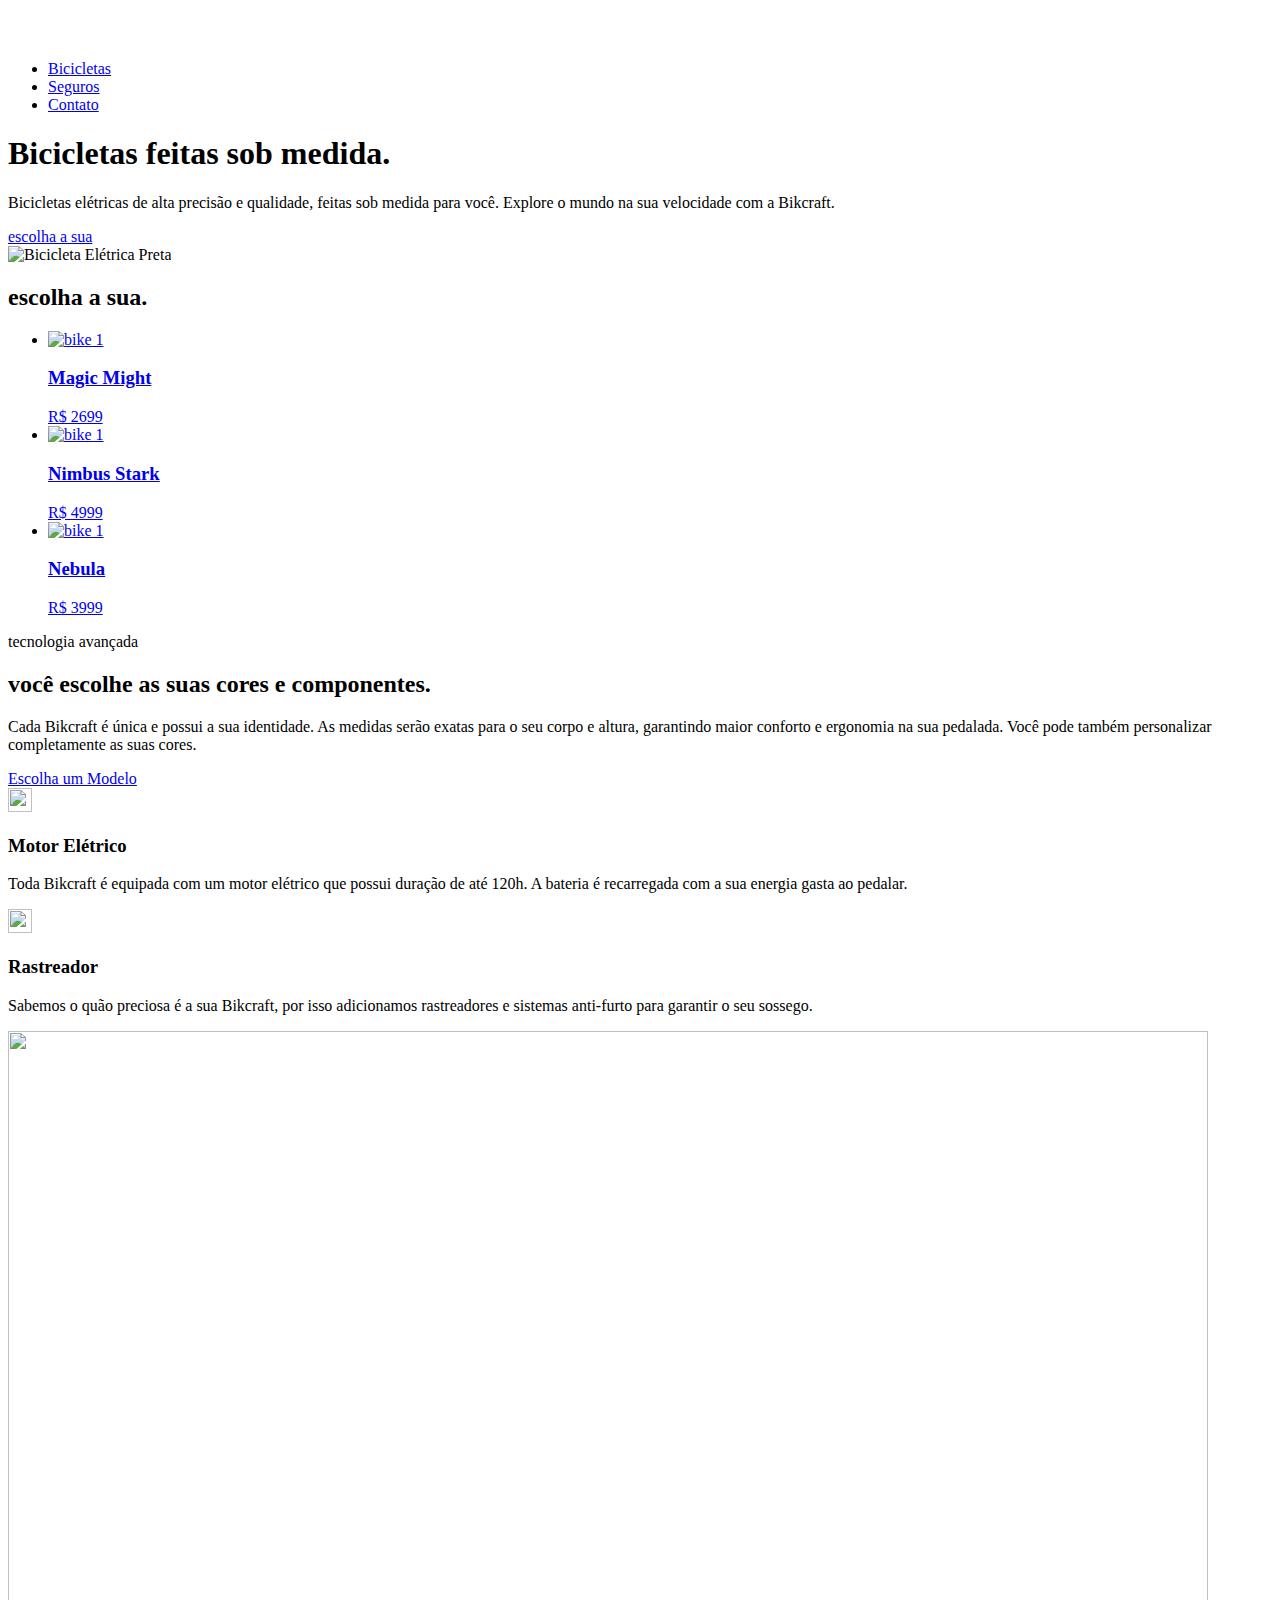
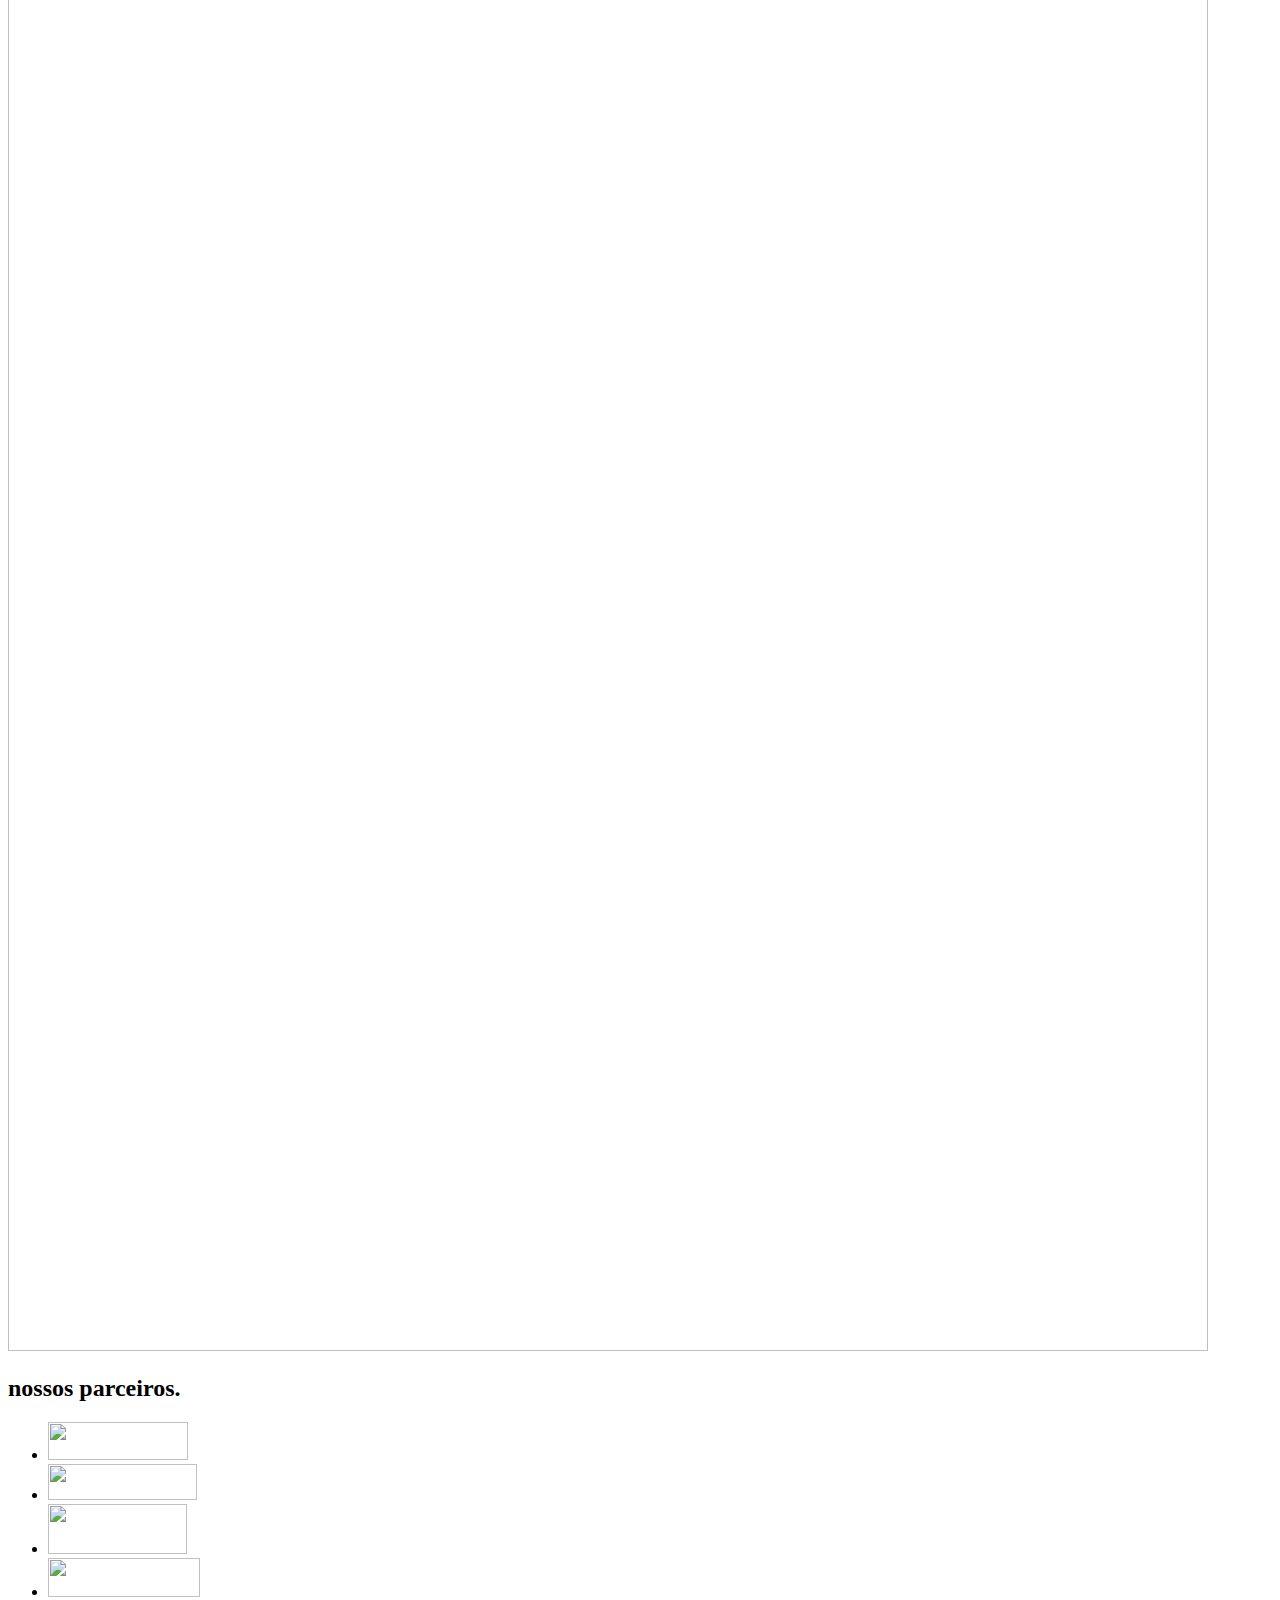
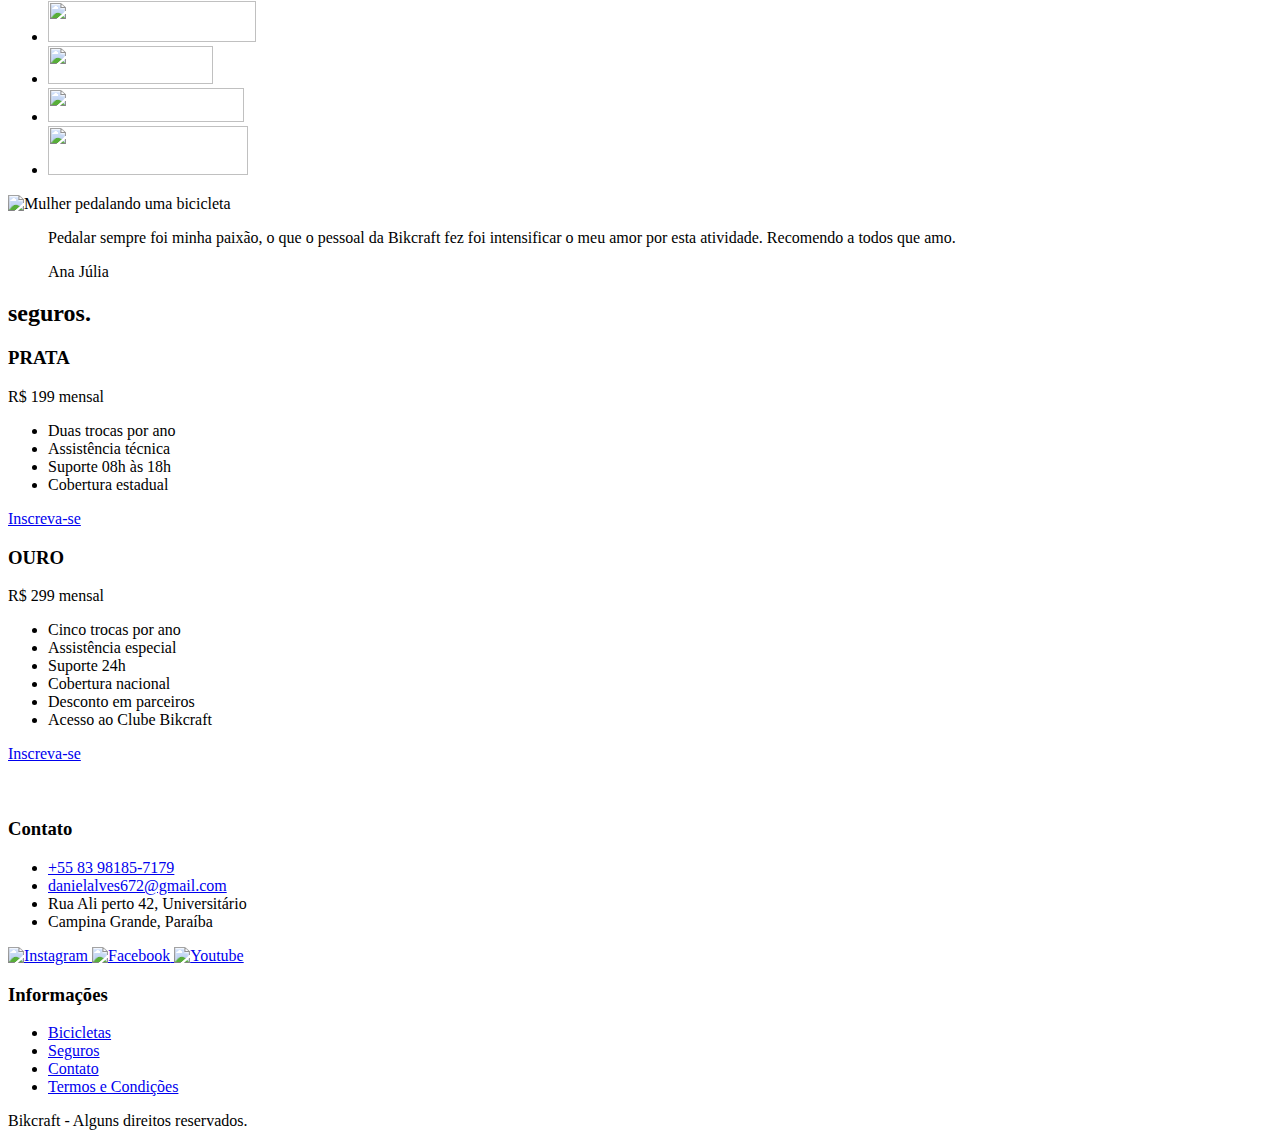
==== index.html @ 912e61d7 "atualizado com restante do css e js" ====
<!DOCTYPE html>
<html lang="pt-br">

<head>
  <meta charset="UTF-8">
  <meta name="viewport" content="width=device-width, initial-scale=1.0">

  <link rel="icon" href="./favicon.svg" type="image/svg+xml">

  <link rel="preload" href="./css/style.min.css" as="style">
  <link rel="stylesheet" href="./css/style.min.css">

  <link rel="preconnect" href="https://fonts.googleapis.com">
  <link rel="preconnect" href="https://fonts.gstatic.com" crossorigin>
  <link href="https://fonts.googleapis.com/css2?family=Merriweather:ital,wght@1,700&family=Poppins:wght@400;600&family=Roboto:wght@400;500&display=swap" rel="stylesheet">

  <title>Projeto Final</title>
  <meta name="description" content="Bicicletas elétricas de alta precisão e qualidade, feitas sob medida para você. Explore o mundo na sua velocidade com a Bikcraft.">


  <script>
    document.documentElement.classList.add("js");
  </script>
</head>

<body>
  <header class="header-bg">
    <div class="header container">
      <div class="logo">
        <a href="../index.html">
          <svg width="136" height="32" fill="none" xmlns="http://www.w3.org/2000/svg">
            <path d="M5.04 13.196c.648-.96 1.536-1.74 2.664-2.34 1.152-.6 2.46-.9 3.924-.9 1.704 0 3.24.42 4.608 1.26 1.392.84 2.484 2.04 3.276 3.6.816 1.536 1.224 3.324 1.224 5.364s-.408 3.852-1.224 5.436c-.792 1.56-1.884 2.772-3.276 3.636-1.368.864-2.904 1.296-4.608 1.296-1.488 0-2.796-.288-3.924-.864-1.104-.6-1.992-1.368-2.664-2.304v2.844H0V3.584h5.04v9.612Zm10.548 6.984c0-1.2-.252-2.232-.756-3.096-.48-.888-1.128-1.56-1.944-2.016a5.104 5.104 0 0 0-2.592-.684c-.912 0-1.776.24-2.592.72-.792.456-1.44 1.128-1.944 2.016-.48.888-.72 1.932-.72 3.132 0 1.2.24 2.244.72 3.132.504.888 1.152 1.572 1.944 2.052.816.456 1.68.684 2.592.684.936 0 1.8-.24 2.592-.72.816-.48 1.464-1.164 1.944-2.052.504-.888.756-1.944.756-3.168ZM26.954 7.904c-.888 0-1.632-.276-2.232-.828-.576-.576-.864-1.284-.864-2.124 0-.84.288-1.536.864-2.088.6-.576 1.344-.864 2.232-.864.888 0 1.62.288 2.196.864.6.552.9 1.248.9 2.088 0 .84-.3 1.548-.9 2.124-.576.552-1.308.828-2.196.828Zm2.484 2.376v19.944h-5.04V10.28h5.04Zm16.788 19.944-6.768-8.496v8.496h-5.04V3.584h5.04V18.74l6.696-8.46h6.552l-8.784 10.008 8.856 9.936h-6.552Zm6.919-9.972c0-2.064.42-3.864 1.26-5.4.84-1.56 2.004-2.76 3.492-3.6 1.488-.864 3.192-1.296 5.112-1.296 2.472 0 4.512.624 6.12 1.872 1.632 1.224 2.724 2.952 3.276 5.184H66.97c-.288-.864-.78-1.536-1.476-2.016-.672-.504-1.512-.756-2.52-.756-1.44 0-2.58.528-3.42 1.584-.84 1.032-1.26 2.508-1.26 4.428 0 1.896.42 3.372 1.26 4.428.84 1.032 1.98 1.548 3.42 1.548 2.04 0 3.372-.912 3.996-2.736h5.436c-.552 2.16-1.644 3.876-3.276 5.148-1.632 1.272-3.672 1.908-6.12 1.908-1.92 0-3.624-.42-5.112-1.26a9.161 9.161 0 0 1-3.492-3.6c-.84-1.56-1.26-3.372-1.26-5.436h-.001Zm26.993-6.876a7.133 7.133 0 0 1 2.52-2.484c1.056-.6 2.256-.9 3.6-.9v5.292h-1.332c-1.584 0-2.784.372-3.6 1.116-.792.744-1.188 2.04-1.188 3.888v9.936h-5.04V10.28h5.04v3.096Zm21.574 14.004c-.552.912-1.452 1.68-2.7 2.304-1.248.6-2.592.9-4.032.9-1.248 0-2.376-.252-3.384-.756s-1.8-1.2-2.376-2.088c-.576-.888-.864-1.908-.864-3.06 0-1.848.684-3.36 2.052-4.536 1.392-1.176 3.468-1.764 6.228-1.764h5.076c-.048-1.272-.42-2.28-1.116-3.024-.672-.768-1.608-1.152-2.808-1.152-1.056 0-1.932.288-2.628.864-.696.552-1.14 1.332-1.332 2.34h-5.04c.24-1.44.756-2.724 1.548-3.852a8.143 8.143 0 0 1 3.168-2.664c1.32-.648 2.796-.972 4.428-.972 1.68 0 3.192.348 4.536 1.044a7.7 7.7 0 0 1 3.204 2.988c.768 1.296 1.152 2.82 1.152 4.572v11.7h-5.112V27.38Zm-5.256-.864c.84 0 1.656-.18 2.448-.54.816-.36 1.488-.9 2.016-1.62.528-.72.792-1.572.792-2.556v-.144h-4.788c-1.152 0-2.016.228-2.592.684-.552.456-.828 1.056-.828 1.8 0 .72.252 1.296.756 1.728.528.432 1.26.648 2.196.648Zm20.997-12.096v15.804h-5.112V14.42h-2.268v-4.14h2.268V9.272c0-2.448.696-4.248 2.088-5.4 1.392-1.152 3.492-1.692 6.3-1.62V6.5c-1.224-.024-2.076.18-2.556.612s-.72 1.212-.72 2.34v.828h6.55V5.348h5.076v4.932h4.464v4.14h-4.464v9.648c0 .672.156 1.164.468 1.476.336.288.888.432 1.656.432h2.34v4.248h-3.168c-4.248 0-6.372-2.064-6.372-6.192V14.42h-6.55Z" fill="#ffffff" />
          </svg></a>
      </div>
      <nav aria-label="primaria">
        <ul class="header-menu font-1-m">
          <li><a href="../bicicletas.html">Bicicletas</a></li>
          <li><a href="../seguros.html">Seguros</a></li>
          <li><a href="../contato.html">Contato</a></li>
        </ul>
      </nav>
    </div>
  </header>

  <main class="introducao-bg">
    <div class="introducao container">
      <div class="introducao-conteudo">
        <h1 class="font-1-xxl fadeInDown" data-anime="100">Bicicletas feitas sob medida<span class="cor-p1">.</span></h1>
        <p class="font-2-l fadeInDown" data-anime="300">Bicicletas elétricas de alta precisão e qualidade, feitas sob medida para você. Explore o mundo na sua velocidade com a Bikcraft.</p>
        <a class="button-1 fadeInDown" data-anime="500" href="bicicletas.html">escolha a sua</a>
      </div>
      <picture class="introducao-img fadeInDown" data-anime="700">
        <source media="(max-width: 800px)" srcset="./img/bicicletas/nimbus.jpg">
        <img src="./img/fotos/introducao.jpg" alt="Bicicleta Elétrica Preta" width="1280" height="1600">
      </picture>
    </div>
  </main>
  <article class="bicicletas-lista">
    <h2 class="container font-1-xxl">escolha a sua<span class="cor-p1">.</span></h2>
    <ul>
      <li><a href="./bicicletas/magic.html">
          <picture><img src="/img/bicicletas/magic-home.jpg" alt="bike 1"></picture>
          <h3 class="font-1-xl">Magic Might</h3>
          <span class="font-2-m cor-09">R$ 2699</span>
        </a></li>
      <li><a href="./bicicletas/nimbus.html">
          <picture><img src="/img/bicicletas/nimbus-home.jpg" alt="bike 1"></picture>
          <h3 class="font-1-xl">Nimbus Stark</h3>
          <span class="font-2-m cor-09">R$ 4999</span>
        </a></li>
      <li><a href="./bicicletas/nebula.html">
          <picture><img src="/img/bicicletas/nebula-home.jpg" alt="bike 1"></picture>
          <h3 class="font-1-xl">Nebula</h3>
          <span class="font-2-m cor-09">R$ 3999</span>
        </a></li>
    </ul>
  </article>
  <article class="tecno-bg">
    <div class="tecno container">
      <div class="tecno-conteudo">
        <span class="font-2-l-b cor-05">tecnologia avançada</span>
        <h2 class="font-1-xxl cor-01">você escolhe as suas cores e componentes<span class="cor-p1">.</span></h2>
        <p class="font-2-l cor-05">Cada Bikcraft é única e possui a sua identidade. As medidas serão exatas para o seu corpo e altura, garantindo maior conforto e ergonomia na sua pedalada. Você pode também personalizar completamente as suas cores.</p>
        <a class="link" href="./bicicletas.html">Escolha um Modelo</a>
        <div class="tecno-vantagens">
          <div>
            <img src="/img/icones/eletrica.svg" width="24" height="24" alt="">
            <h3 class="font-1-m cor-01">Motor Elétrico</h3>
            <p class="font-2-s cor-05">Toda Bikcraft é equipada com um motor elétrico que possui duração de até 120h. A bateria é recarregada com a sua energia gasta ao pedalar.</p>
          </div>
          <div>
            <img src="/img/icones/rastreador.svg" width="24" height="24" alt="">
            <h3 class="font-1-m cor-01">Rastreador</h3>
            <p class="font-2-s cor-05">Sabemos o quão preciosa é a sua Bikcraft, por isso adicionamos rastreadores e sistemas anti-furto para garantir o seu sossego.</p>
          </div>
        </div>

      </div>
      <picture class="tecno-img">
        <img src="/img/fotos/tecnologia.jpg" width="1200" height="1920" alt="">
      </picture>
    </div>


  </article>

  <section class="parceiros container" aria-label="Nossos Parceiros">
    <h2 class="container font-1-xxl">nossos parceiros<span class="cor-p1">.</span></h2>
    <ul>
      <li><img src="/img/parceiros/caravan.svg" width="140" height="38" alt=""></li>
      <li><img src="/img/parceiros/ranek.svg" width="149" height="36" alt=""></li>
      <li><img src="/img/parceiros/handel.svg" width="139" height="50" alt=""></li>
      <li><img src="/img/parceiros/dogs.svg" width="152" height="39" alt=""></li>
      <li><img src="/img/parceiros/lescone.svg" width="208" height="41" alt=""></li>
      <li><img src="/img/parceiros/flexblog.svg" width="165" height="38" alt=""></li>
      <li><img src="/img/parceiros/wildbeast.svg" width="196" height="34" alt=""></li>
      <li><img src="/img/parceiros/surfbot.svg" width="200" height="49" alt=""></li>

    </ul>
  </section>
  <section class="testimony" aria-label="depoimento">
    <picture> <img src="/img/fotos/depoimento.jpg" width="1560" height="1360" alt="Mulher pedalando uma bicicleta"></picture>
    <div class="testimony-conteudo">
      <blockquote class="font-1-xl cor-p5">
        <p>Pedalar sempre foi minha paixão, o que o pessoal da Bikcraft fez foi intensificar o meu amor por esta atividade. Recomendo a todos que amo.</p>
        <span class="font-1-m-b cor-p4">Ana Júlia</span>
      </blockquote>
    </div>

  </section>

  <article class="insurance-bg">
    <div class="insurance container">
      <h2 class="font-1-xxl cor-01">seguros<span class="cor-p1">.</span></h2>
      <div class="insurance-item">
        <h3 class="font-1-xl cor-05">PRATA</h3>
        <span class="font-1-xl cor-01"> R$ 199 <span class="font-1-xs cor-06">mensal</span></span>
        <ul class="cor-01">
          <li>Duas trocas por ano</li>
          <li>Assistência técnica</li>
          <li>Suporte 08h às 18h</li>
          <li>Cobertura estadual</li>
        </ul>
        <a class="button-1 secundario" href="/">Inscreva-se</a>

      </div>

      <div class="insurance-item">
        <h3 class="font-1-xl cor-p1">OURO</h3>
        <span class="font-1-xl cor-01"> R$ 299 <span class="font-1-xs cor-06">mensal</span></span>
        <ul class="cor-01">
          <li>Cinco trocas por ano</li>
          <li>Assistência especial</li>
          <li>Suporte 24h</li>
          <li>Cobertura nacional</li>
          <li>Desconto em parceiros</li>
          <li>Acesso ao Clube Bikcraft</li>
        </ul>
        <a class="button-1" href="/">Inscreva-se</a>

      </div>
    </div>
  </article>

  <footer class="footer-bg">
    <div class="footer container">
      <div class="logo">
        <a href="../index.html">
          <svg width="136" height="32" fill="none" xmlns="http://www.w3.org/2000/svg">
            <path d="M5.04 13.196c.648-.96 1.536-1.74 2.664-2.34 1.152-.6 2.46-.9 3.924-.9 1.704 0 3.24.42 4.608 1.26 1.392.84 2.484 2.04 3.276 3.6.816 1.536 1.224 3.324 1.224 5.364s-.408 3.852-1.224 5.436c-.792 1.56-1.884 2.772-3.276 3.636-1.368.864-2.904 1.296-4.608 1.296-1.488 0-2.796-.288-3.924-.864-1.104-.6-1.992-1.368-2.664-2.304v2.844H0V3.584h5.04v9.612Zm10.548 6.984c0-1.2-.252-2.232-.756-3.096-.48-.888-1.128-1.56-1.944-2.016a5.104 5.104 0 0 0-2.592-.684c-.912 0-1.776.24-2.592.72-.792.456-1.44 1.128-1.944 2.016-.48.888-.72 1.932-.72 3.132 0 1.2.24 2.244.72 3.132.504.888 1.152 1.572 1.944 2.052.816.456 1.68.684 2.592.684.936 0 1.8-.24 2.592-.72.816-.48 1.464-1.164 1.944-2.052.504-.888.756-1.944.756-3.168ZM26.954 7.904c-.888 0-1.632-.276-2.232-.828-.576-.576-.864-1.284-.864-2.124 0-.84.288-1.536.864-2.088.6-.576 1.344-.864 2.232-.864.888 0 1.62.288 2.196.864.6.552.9 1.248.9 2.088 0 .84-.3 1.548-.9 2.124-.576.552-1.308.828-2.196.828Zm2.484 2.376v19.944h-5.04V10.28h5.04Zm16.788 19.944-6.768-8.496v8.496h-5.04V3.584h5.04V18.74l6.696-8.46h6.552l-8.784 10.008 8.856 9.936h-6.552Zm6.919-9.972c0-2.064.42-3.864 1.26-5.4.84-1.56 2.004-2.76 3.492-3.6 1.488-.864 3.192-1.296 5.112-1.296 2.472 0 4.512.624 6.12 1.872 1.632 1.224 2.724 2.952 3.276 5.184H66.97c-.288-.864-.78-1.536-1.476-2.016-.672-.504-1.512-.756-2.52-.756-1.44 0-2.58.528-3.42 1.584-.84 1.032-1.26 2.508-1.26 4.428 0 1.896.42 3.372 1.26 4.428.84 1.032 1.98 1.548 3.42 1.548 2.04 0 3.372-.912 3.996-2.736h5.436c-.552 2.16-1.644 3.876-3.276 5.148-1.632 1.272-3.672 1.908-6.12 1.908-1.92 0-3.624-.42-5.112-1.26a9.161 9.161 0 0 1-3.492-3.6c-.84-1.56-1.26-3.372-1.26-5.436h-.001Zm26.993-6.876a7.133 7.133 0 0 1 2.52-2.484c1.056-.6 2.256-.9 3.6-.9v5.292h-1.332c-1.584 0-2.784.372-3.6 1.116-.792.744-1.188 2.04-1.188 3.888v9.936h-5.04V10.28h5.04v3.096Zm21.574 14.004c-.552.912-1.452 1.68-2.7 2.304-1.248.6-2.592.9-4.032.9-1.248 0-2.376-.252-3.384-.756s-1.8-1.2-2.376-2.088c-.576-.888-.864-1.908-.864-3.06 0-1.848.684-3.36 2.052-4.536 1.392-1.176 3.468-1.764 6.228-1.764h5.076c-.048-1.272-.42-2.28-1.116-3.024-.672-.768-1.608-1.152-2.808-1.152-1.056 0-1.932.288-2.628.864-.696.552-1.14 1.332-1.332 2.34h-5.04c.24-1.44.756-2.724 1.548-3.852a8.143 8.143 0 0 1 3.168-2.664c1.32-.648 2.796-.972 4.428-.972 1.68 0 3.192.348 4.536 1.044a7.7 7.7 0 0 1 3.204 2.988c.768 1.296 1.152 2.82 1.152 4.572v11.7h-5.112V27.38Zm-5.256-.864c.84 0 1.656-.18 2.448-.54.816-.36 1.488-.9 2.016-1.62.528-.72.792-1.572.792-2.556v-.144h-4.788c-1.152 0-2.016.228-2.592.684-.552.456-.828 1.056-.828 1.8 0 .72.252 1.296.756 1.728.528.432 1.26.648 2.196.648Zm20.997-12.096v15.804h-5.112V14.42h-2.268v-4.14h2.268V9.272c0-2.448.696-4.248 2.088-5.4 1.392-1.152 3.492-1.692 6.3-1.62V6.5c-1.224-.024-2.076.18-2.556.612s-.72 1.212-.72 2.34v.828h6.55V5.348h5.076v4.932h4.464v4.14h-4.464v9.648c0 .672.156 1.164.468 1.476.336.288.888.432 1.656.432h2.34v4.248h-3.168c-4.248 0-6.372-2.064-6.372-6.192V14.42h-6.55Z" fill="#ffffff" />
          </svg></a>
      </div>
      <div class="footer-contato">
        <h3 class="font-2-l-b cor-01">Contato</h3>
        <ul class="font-2-m cor-06">
          <li><a href="tel:+5583981857179">+55 83 98185-7179</a></li>
          <li><a href="mailto:danielalves672@gmail.com">danielalves672@gmail.com</a></li>
          <li>Rua Ali perto 42, Universitário</li>
          <li>Campina Grande, Paraíba</li>
        </ul>
      </div>
      <div class="footer-redes">
        <a href="/">
          <img src="./img/redes/instagram.svg" width="32" height="32" alt="Instagram">
        </a>
        <a href="/">
          <img src="./img/redes/facebook.svg" width="32" height="32" alt="Facebook">
        </a>
        <a href="/">
          <img src="./img/redes/youtube.svg" width="32" height="32" alt="Youtube">
        </a>
      </div>
      <div class="footer-informacoes">
        <h3 class="font-2-l-b cor-01">Informações</h3>
        <nav>
          <ul class="font-1-m cor-05">
            <li><a href="../bicicletas.html">Bicicletas</a></li>
            <li><a href="../seguros.html">Seguros</a></li>
            <li><a href="../contato.html">Contato</a></li>
            <li><a href="../termos.html">Termos e Condições</a></li>
          </ul>
        </nav>
      </div>
      <p class="footer-copy font-2-m cor-05 ">Bikcraft - Alguns direitos reservados.</p>
    </div>
  </footer>

  <script src="./js/plugins/simple-anime.js"></script>
  <script src="./js/script.js"></script>
</body>

</html>
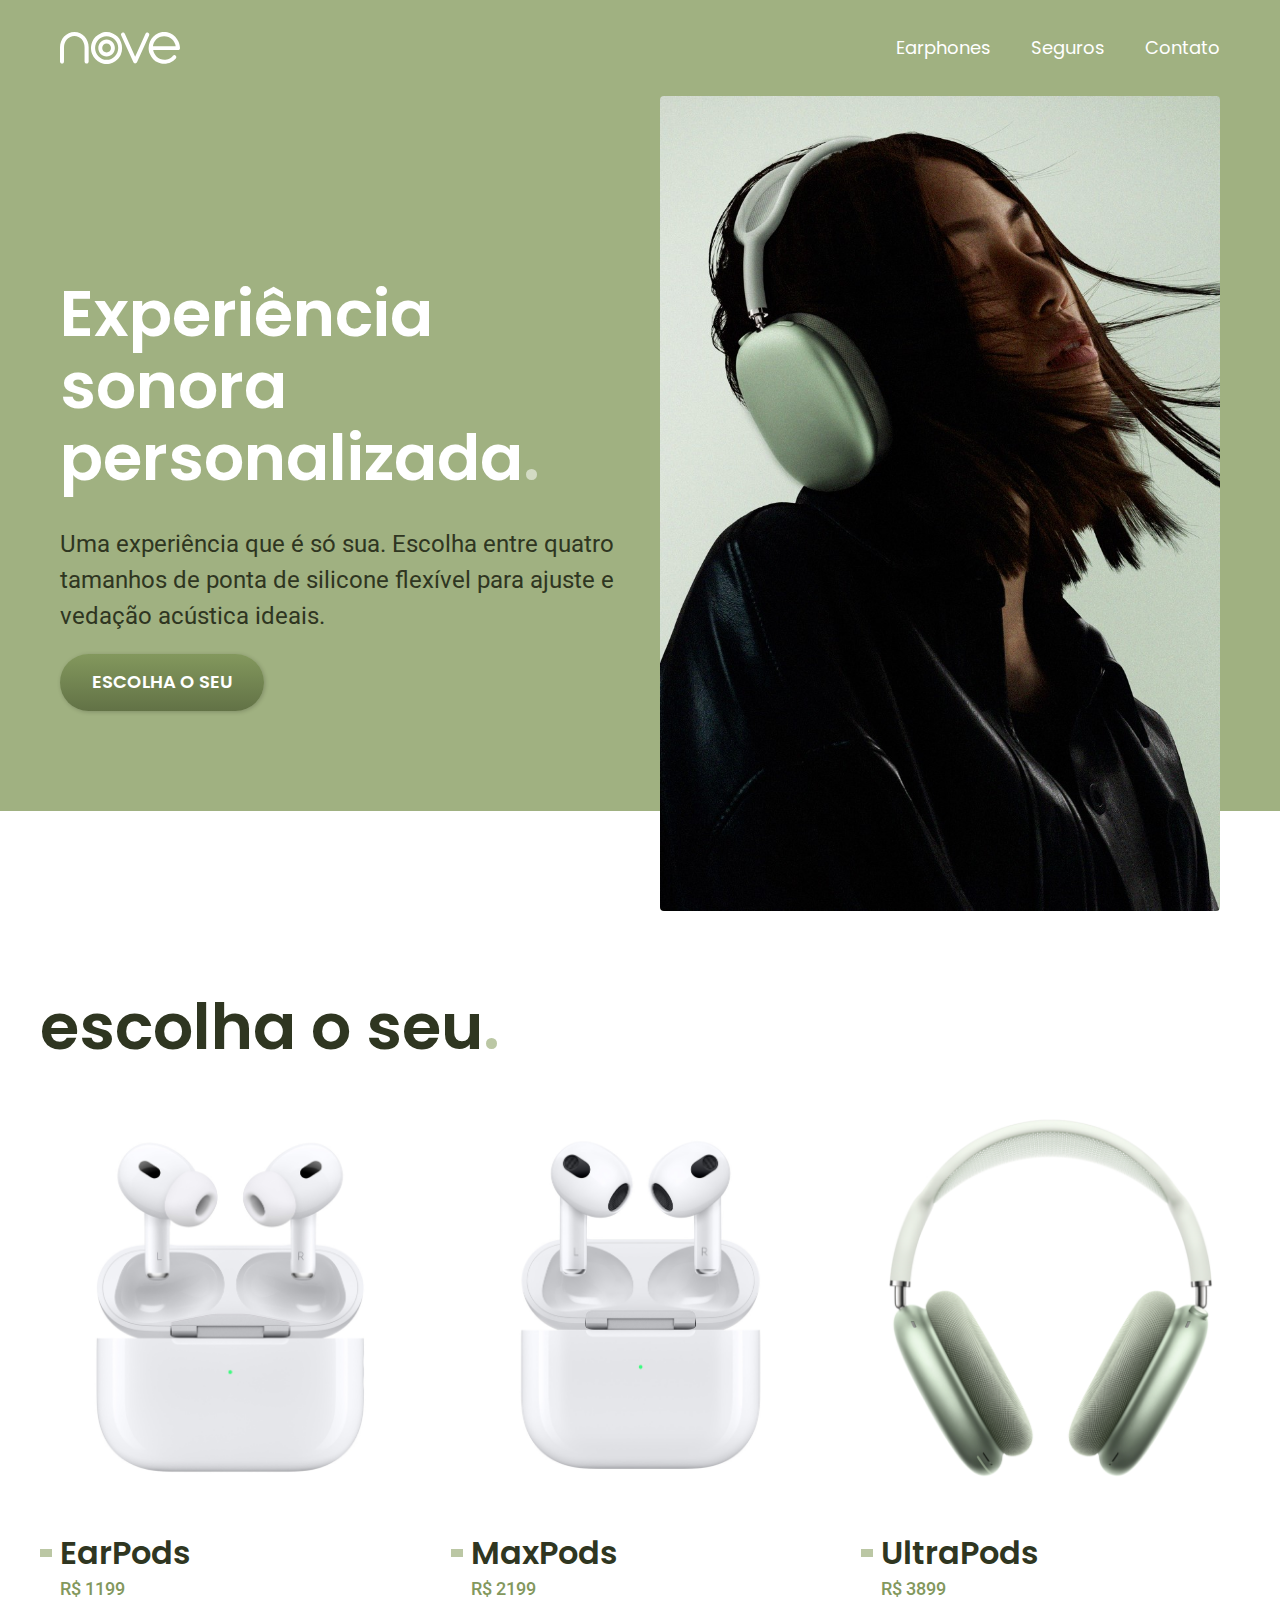
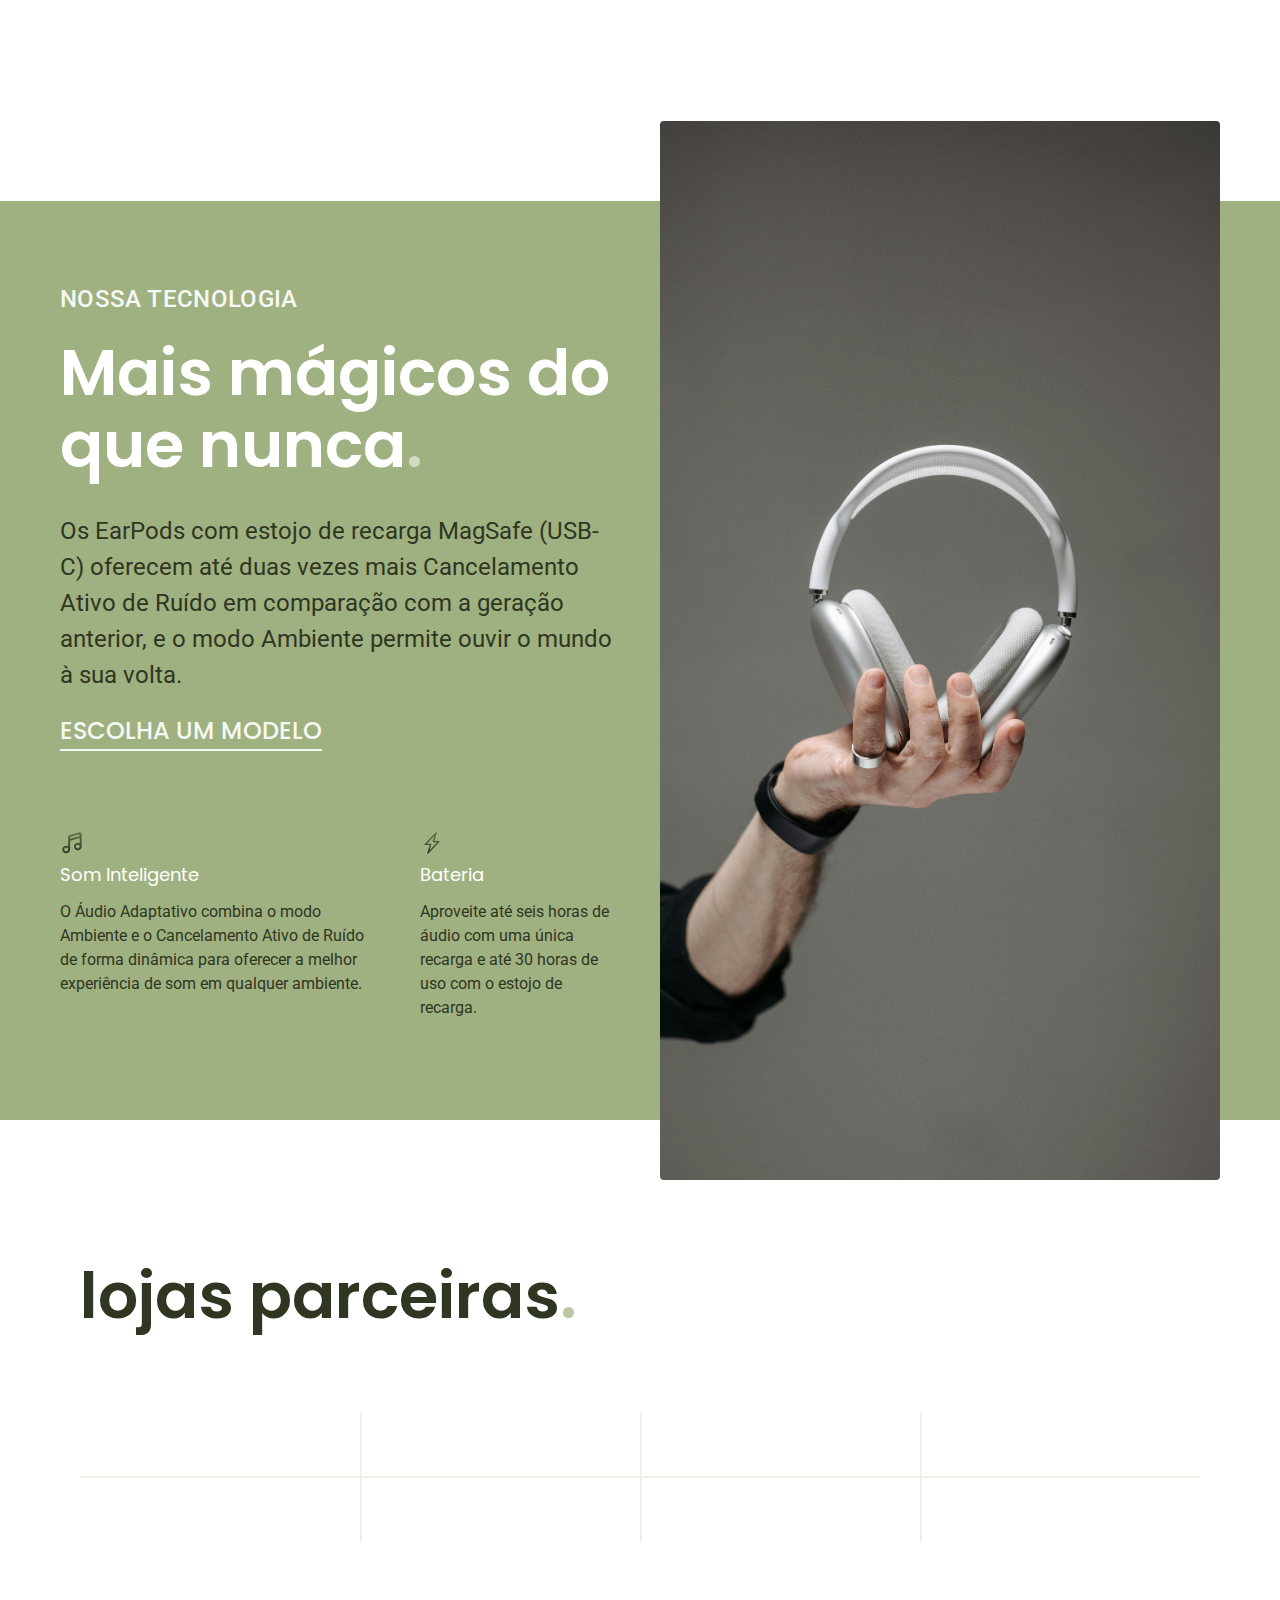
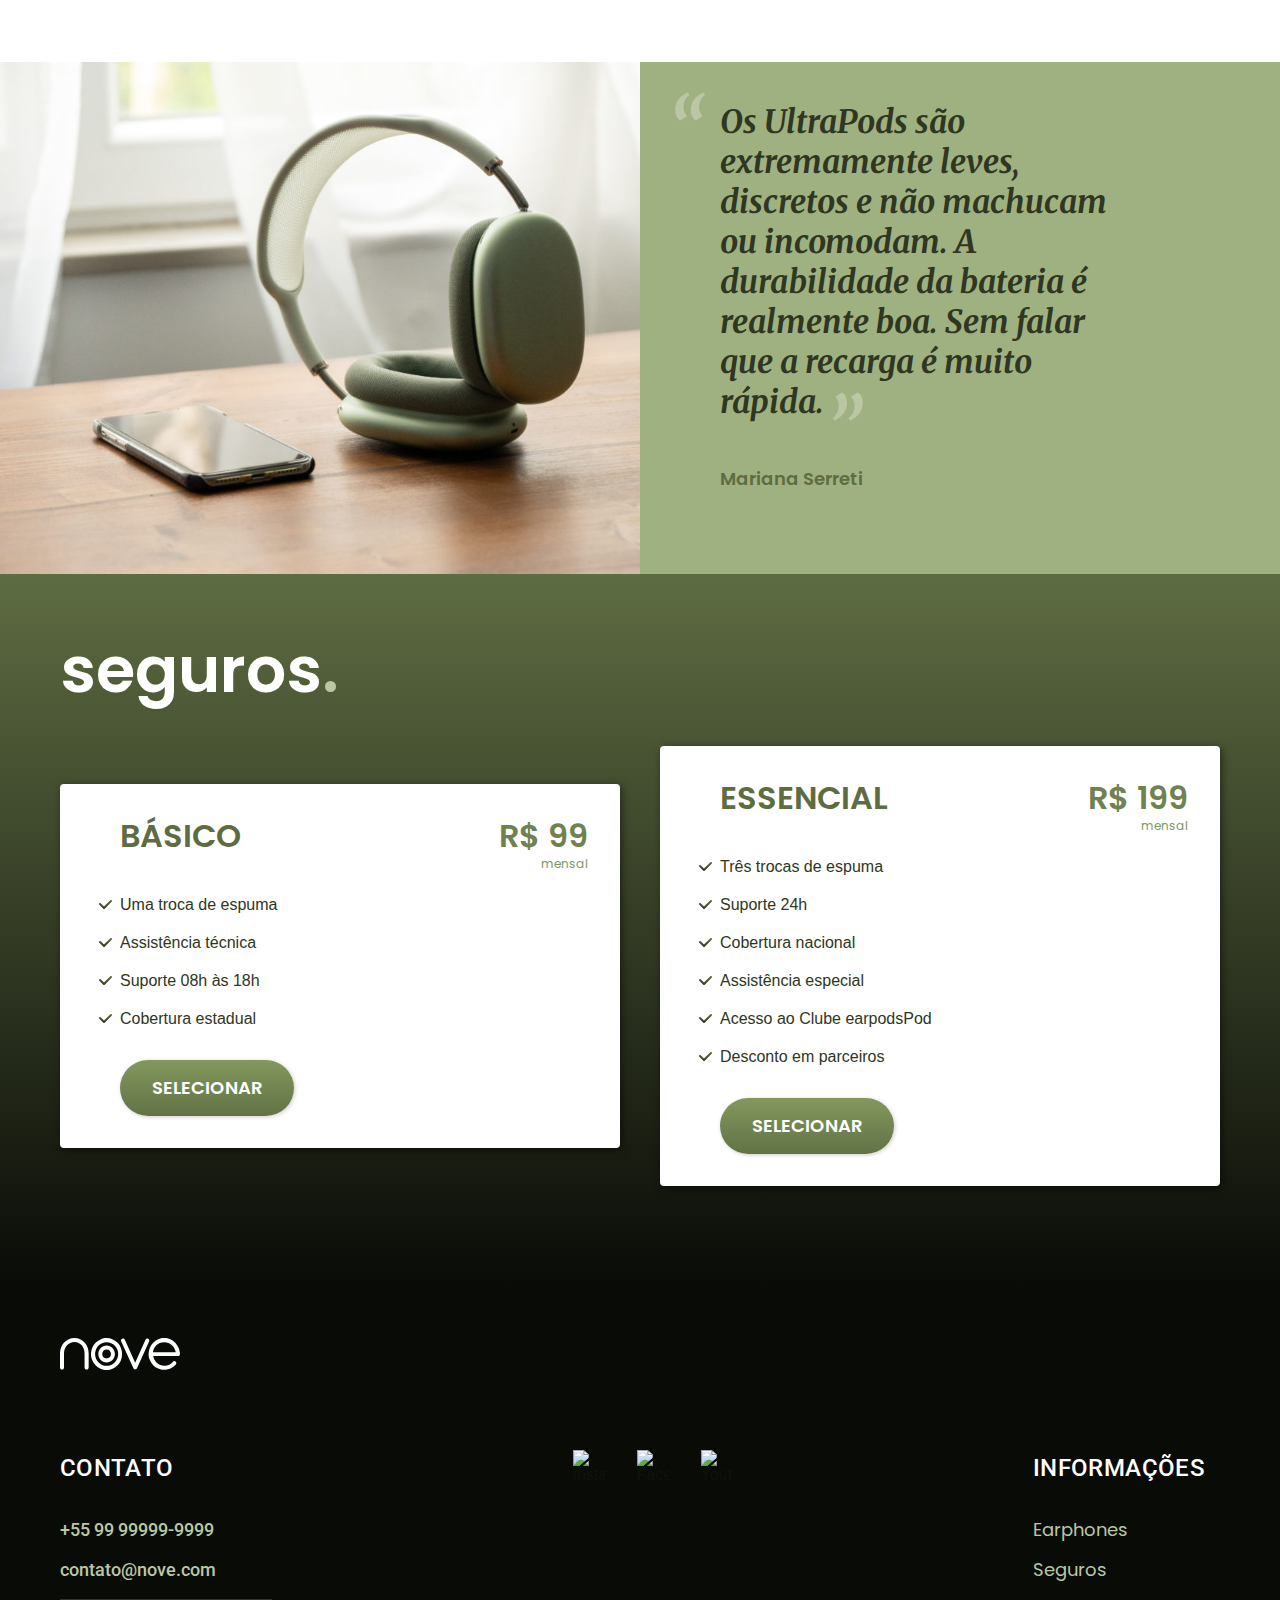
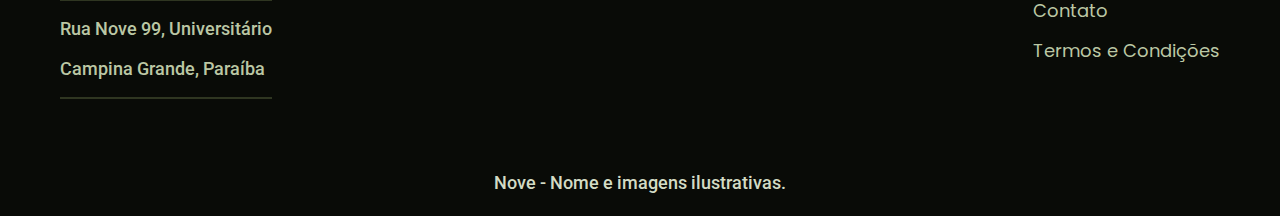
==== commit 860e4eea: "atualização de arquivos" ====
--- a/index.html
+++ b/index.html
@@ -7,15 +7,15 @@
 
   <link rel="icon" href="./favicon.svg" type="image/svg+xml">
 
-  <link rel="preload" href="./css/style.min.css" as="style">
-  <link rel="stylesheet" href="./css/style.min.css">
+  <link rel="preload" href="./css/style.css" as="style">
+  <link rel="stylesheet" href="./css/style.css">
 
   <link rel="preconnect" href="https://fonts.googleapis.com">
   <link rel="preconnect" href="https://fonts.gstatic.com" crossorigin>
   <link href="https://fonts.googleapis.com/css2?family=Merriweather:ital,wght@1,700&family=Poppins:wght@400;600&family=Roboto:wght@400;500&display=swap" rel="stylesheet">
 
-  <title>Projeto Final</title>
-  <meta name="description" content="Bicicletas elétricas de alta precisão e qualidade, feitas sob medida para você. Explore o mundo na sua velocidade com a Bikcraft.">
+  <title>Nove</title>
+  <meta name="description" content="Fones de ouvido ultra modernos">
 
 
   <script>
@@ -28,13 +28,12 @@
     <div class="header container">
       <div class="logo">
         <a href="../index.html">
-          <svg width="136" height="32" fill="none" xmlns="http://www.w3.org/2000/svg">
-            <path d="M5.04 13.196c.648-.96 1.536-1.74 2.664-2.34 1.152-.6 2.46-.9 3.924-.9 1.704 0 3.24.42 4.608 1.26 1.392.84 2.484 2.04 3.276 3.6.816 1.536 1.224 3.324 1.224 5.364s-.408 3.852-1.224 5.436c-.792 1.56-1.884 2.772-3.276 3.636-1.368.864-2.904 1.296-4.608 1.296-1.488 0-2.796-.288-3.924-.864-1.104-.6-1.992-1.368-2.664-2.304v2.844H0V3.584h5.04v9.612Zm10.548 6.984c0-1.2-.252-2.232-.756-3.096-.48-.888-1.128-1.56-1.944-2.016a5.104 5.104 0 0 0-2.592-.684c-.912 0-1.776.24-2.592.72-.792.456-1.44 1.128-1.944 2.016-.48.888-.72 1.932-.72 3.132 0 1.2.24 2.244.72 3.132.504.888 1.152 1.572 1.944 2.052.816.456 1.68.684 2.592.684.936 0 1.8-.24 2.592-.72.816-.48 1.464-1.164 1.944-2.052.504-.888.756-1.944.756-3.168ZM26.954 7.904c-.888 0-1.632-.276-2.232-.828-.576-.576-.864-1.284-.864-2.124 0-.84.288-1.536.864-2.088.6-.576 1.344-.864 2.232-.864.888 0 1.62.288 2.196.864.6.552.9 1.248.9 2.088 0 .84-.3 1.548-.9 2.124-.576.552-1.308.828-2.196.828Zm2.484 2.376v19.944h-5.04V10.28h5.04Zm16.788 19.944-6.768-8.496v8.496h-5.04V3.584h5.04V18.74l6.696-8.46h6.552l-8.784 10.008 8.856 9.936h-6.552Zm6.919-9.972c0-2.064.42-3.864 1.26-5.4.84-1.56 2.004-2.76 3.492-3.6 1.488-.864 3.192-1.296 5.112-1.296 2.472 0 4.512.624 6.12 1.872 1.632 1.224 2.724 2.952 3.276 5.184H66.97c-.288-.864-.78-1.536-1.476-2.016-.672-.504-1.512-.756-2.52-.756-1.44 0-2.58.528-3.42 1.584-.84 1.032-1.26 2.508-1.26 4.428 0 1.896.42 3.372 1.26 4.428.84 1.032 1.98 1.548 3.42 1.548 2.04 0 3.372-.912 3.996-2.736h5.436c-.552 2.16-1.644 3.876-3.276 5.148-1.632 1.272-3.672 1.908-6.12 1.908-1.92 0-3.624-.42-5.112-1.26a9.161 9.161 0 0 1-3.492-3.6c-.84-1.56-1.26-3.372-1.26-5.436h-.001Zm26.993-6.876a7.133 7.133 0 0 1 2.52-2.484c1.056-.6 2.256-.9 3.6-.9v5.292h-1.332c-1.584 0-2.784.372-3.6 1.116-.792.744-1.188 2.04-1.188 3.888v9.936h-5.04V10.28h5.04v3.096Zm21.574 14.004c-.552.912-1.452 1.68-2.7 2.304-1.248.6-2.592.9-4.032.9-1.248 0-2.376-.252-3.384-.756s-1.8-1.2-2.376-2.088c-.576-.888-.864-1.908-.864-3.06 0-1.848.684-3.36 2.052-4.536 1.392-1.176 3.468-1.764 6.228-1.764h5.076c-.048-1.272-.42-2.28-1.116-3.024-.672-.768-1.608-1.152-2.808-1.152-1.056 0-1.932.288-2.628.864-.696.552-1.14 1.332-1.332 2.34h-5.04c.24-1.44.756-2.724 1.548-3.852a8.143 8.143 0 0 1 3.168-2.664c1.32-.648 2.796-.972 4.428-.972 1.68 0 3.192.348 4.536 1.044a7.7 7.7 0 0 1 3.204 2.988c.768 1.296 1.152 2.82 1.152 4.572v11.7h-5.112V27.38Zm-5.256-.864c.84 0 1.656-.18 2.448-.54.816-.36 1.488-.9 2.016-1.62.528-.72.792-1.572.792-2.556v-.144h-4.788c-1.152 0-2.016.228-2.592.684-.552.456-.828 1.056-.828 1.8 0 .72.252 1.296.756 1.728.528.432 1.26.648 2.196.648Zm20.997-12.096v15.804h-5.112V14.42h-2.268v-4.14h2.268V9.272c0-2.448.696-4.248 2.088-5.4 1.392-1.152 3.492-1.692 6.3-1.62V6.5c-1.224-.024-2.076.18-2.556.612s-.72 1.212-.72 2.34v.828h6.55V5.348h5.076v4.932h4.464v4.14h-4.464v9.648c0 .672.156 1.164.468 1.476.336.288.888.432 1.656.432h2.34v4.248h-3.168c-4.248 0-6.372-2.064-6.372-6.192V14.42h-6.55Z" fill="#ffffff" />
-          </svg></a>
+          <img src="/img/nove.svg" alt="Logo" width="120" height="32">
+        </a>
       </div>
       <nav aria-label="primaria">
         <ul class="header-menu font-1-m">
-          <li><a href="../bicicletas.html">Bicicletas</a></li>
+          <li><a href="../earphones.html">Earphones</a></li>
           <li><a href="../seguros.html">Seguros</a></li>
           <li><a href="../contato.html">Contato</a></li>
         </ul>
@@ -45,59 +44,62 @@
   <main class="introducao-bg">
     <div class="introducao container">
       <div class="introducao-conteudo">
-        <h1 class="font-1-xxl fadeInDown" data-anime="100">Bicicletas feitas sob medida<span class="cor-p1">.</span></h1>
-        <p class="font-2-l fadeInDown" data-anime="300">Bicicletas elétricas de alta precisão e qualidade, feitas sob medida para você. Explore o mundo na sua velocidade com a Bikcraft.</p>
-        <a class="button-1 fadeInDown" data-anime="500" href="bicicletas.html">escolha a sua</a>
+        <h1 class="font-1-xxl fadeInDown" data-anime="100">Experiência sonora personalizada<span class="cor-p0">.</span></h1>
+        <p class="font-2-l fadeInDown" data-anime="300">Uma experiência que é só sua. Escolha entre quatro tamanhos de ponta de silicone flexível para ajuste e vedação acústica ideais.</p>
+        <a class="button-1 fadeInDown" data-anime="500" href="earphones.html">escolha o seu</a>
       </div>
       <picture class="introducao-img fadeInDown" data-anime="700">
-        <source media="(max-width: 800px)" srcset="./img/bicicletas/nimbus.jpg">
-        <img src="./img/fotos/introducao.jpg" alt="Bicicleta Elétrica Preta" width="1280" height="1600">
+        <source media="(max-width: 800px)" srcset=".//img/fotos/introducao-800.jpg">
+        <img src="./img/fotos/introducao.jpg" alt="Mulher com fone verde" width="850" height="1236">
       </picture>
     </div>
   </main>
-  <article class="bicicletas-lista">
-    <h2 class="container font-1-xxl">escolha a sua<span class="cor-p1">.</span></h2>
-    <ul>
-      <li><a href="./bicicletas/magic.html">
-          <picture><img src="/img/bicicletas/magic-home.jpg" alt="bike 1"></picture>
-          <h3 class="font-1-xl">Magic Might</h3>
-          <span class="font-2-m cor-09">R$ 2699</span>
+
+  <article class="fones-lista">
+    <h2 class="container font-1-xxl cor-12 fadeInLeft" data-anime="100">escolha o seu<span class="cor-p1">.</span></h2>
+    <ul class="fadeInDown" data-anime="200">
+      <li><a href="./fones/earpods.html">
+          <picture><img src="/img/fones/fone-1-home.jpg" alt="fone 1"></picture>
+          <h3 class="font-1-xl cor-12">EarPods</h3>
+          <span class="font-2-m cor-09">R$ 1199</span>
         </a></li>
-      <li><a href="./bicicletas/nimbus.html">
-          <picture><img src="/img/bicicletas/nimbus-home.jpg" alt="bike 1"></picture>
-          <h3 class="font-1-xl">Nimbus Stark</h3>
-          <span class="font-2-m cor-09">R$ 4999</span>
+      <li><a href="./fones/maxpods.html">
+          <picture><img src="/img/fones/fone-3-home.jpg" alt="fone 2"></picture>
+          <h3 class="font-1-xl cor-12">MaxPods</h3>
+          <span class="font-2-m cor-09">R$ 2199</span>
         </a></li>
-      <li><a href="./bicicletas/nebula.html">
-          <picture><img src="/img/bicicletas/nebula-home.jpg" alt="bike 1"></picture>
-          <h3 class="font-1-xl">Nebula</h3>
-          <span class="font-2-m cor-09">R$ 3999</span>
+      <li><a href="./fones/ultrapods.html">
+          <picture><img src="/img/fones/fone-2-home.jpg" alt="fone 3"></picture>
+          <h3 class="font-1-xl cor-12">UltraPods</h3>
+          <span class="font-2-m cor-09">R$ 3899</span>
         </a></li>
+
     </ul>
   </article>
+
   <article class="tecno-bg">
     <div class="tecno container">
-      <div class="tecno-conteudo">
-        <span class="font-2-l-b cor-05">tecnologia avançada</span>
-        <h2 class="font-1-xxl cor-01">você escolhe as suas cores e componentes<span class="cor-p1">.</span></h2>
-        <p class="font-2-l cor-05">Cada Bikcraft é única e possui a sua identidade. As medidas serão exatas para o seu corpo e altura, garantindo maior conforto e ergonomia na sua pedalada. Você pode também personalizar completamente as suas cores.</p>
-        <a class="link" href="./bicicletas.html">Escolha um Modelo</a>
+      <div class="tecno-conteudo fadeInLeft" data-anime="100">
+        <span class="font-2-l-b cor-02">nossa tecnologia</span>
+        <h2 class="font-1-xxl cor-01">Mais mágicos do que nunca<span class="cor-p0">.</span></h2>
+        <p class="font-2-l cor-12">Os EarPods com estojo de recarga MagSafe (USB-C) oferecem até duas vezes mais Cancelamento Ativo de Ruído em comparação com a geração anterior, e o modo Ambiente permite ouvir o mundo à sua volta. </p>
+        <a class="link" href="./earphones.html">Escolha um Modelo</a>
         <div class="tecno-vantagens">
           <div>
-            <img src="/img/icones/eletrica.svg" width="24" height="24" alt="">
-            <h3 class="font-1-m cor-01">Motor Elétrico</h3>
-            <p class="font-2-s cor-05">Toda Bikcraft é equipada com um motor elétrico que possui duração de até 120h. A bateria é recarregada com a sua energia gasta ao pedalar.</p>
+            <img src="/img/icones/sound.svg" width="24" height="24" alt="">
+            <h3 class="font-1-m cor-01">Som Inteligente</h3>
+            <p class="font-2-s cor-12">O Áudio Adaptativo combina o modo Ambiente e o Cancelamento Ativo de Ruído de forma dinâmica para oferecer a melhor experiência de som em qualquer ambiente.</p>
           </div>
           <div>
-            <img src="/img/icones/rastreador.svg" width="24" height="24" alt="">
-            <h3 class="font-1-m cor-01">Rastreador</h3>
-            <p class="font-2-s cor-05">Sabemos o quão preciosa é a sua Bikcraft, por isso adicionamos rastreadores e sistemas anti-furto para garantir o seu sossego.</p>
+            <img src="/img/icones/charge.svg" width="24" height="24" alt="">
+            <h3 class="font-1-m cor-01">Bateria</h3>
+            <p class="font-2-s cor-12">Aproveite até seis horas de áudio com uma única recarga e até 30 horas de uso com o estojo de recarga.</p>
           </div>
         </div>
 
       </div>
-      <picture class="tecno-img">
-        <img src="/img/fotos/tecnologia.jpg" width="1200" height="1920" alt="">
+      <picture class="tecno-img fadeInDown" data-anime="100">
+        <img src="/img/fotos/tecnologia-leveza.jpg" width="3466" height="5192" alt="Pessoa segurando um ultrapod">
       </picture>
     </div>
 
@@ -105,8 +107,8 @@
   </article>
 
   <section class="parceiros container" aria-label="Nossos Parceiros">
-    <h2 class="container font-1-xxl">nossos parceiros<span class="cor-p1">.</span></h2>
-    <ul>
+    <h2 class="container font-1-xxl cor-12 fadeInLeft" data-anime="100">lojas parceiras<span class="cor-p1">.</span></h2>
+    <ul class="fadeInDown" data-anime="200">
       <li><img src="/img/parceiros/caravan.svg" width="140" height="38" alt=""></li>
       <li><img src="/img/parceiros/ranek.svg" width="149" height="36" alt=""></li>
       <li><img src="/img/parceiros/handel.svg" width="139" height="50" alt=""></li>
@@ -118,12 +120,13 @@
 
     </ul>
   </section>
+
   <section class="testimony" aria-label="depoimento">
-    <picture> <img src="/img/fotos/depoimento.jpg" width="1560" height="1360" alt="Mulher pedalando uma bicicleta"></picture>
-    <div class="testimony-conteudo">
-      <blockquote class="font-1-xl cor-p5">
-        <p>Pedalar sempre foi minha paixão, o que o pessoal da Bikcraft fez foi intensificar o meu amor por esta atividade. Recomendo a todos que amo.</p>
-        <span class="font-1-m-b cor-p4">Ana Júlia</span>
+    <picture class="fadeInLeft" data-anime="300"> <img src="/img/fotos/depoimento-.jpg" width="1000" height="667" alt="Fone e celular em uma mesa"></picture>
+    <div class="testimony-conteudo fadeInRight" data-anime="300">
+      <blockquote class="font-1-xl cor-12">
+        <p>Os UltraPods são extremamente leves, discretos e não machucam ou incomodam. A durabilidade da bateria é realmente boa. Sem falar que a recarga é muito rápida.</p>
+        <span class="font-1-m-b cor-11">Mariana Serreti</span>
       </blockquote>
     </div>
 
@@ -131,32 +134,32 @@
 
   <article class="insurance-bg">
     <div class="insurance container">
-      <h2 class="font-1-xxl cor-01">seguros<span class="cor-p1">.</span></h2>
-      <div class="insurance-item">
-        <h3 class="font-1-xl cor-05">PRATA</h3>
-        <span class="font-1-xl cor-01"> R$ 199 <span class="font-1-xs cor-06">mensal</span></span>
-        <ul class="cor-01">
-          <li>Duas trocas por ano</li>
+      <h2 class="font-1-xxl cor-01 fadeInLeft" data-anime="100">seguros<span class="cor-p1">.</span></h2>
+      <div class="insurance-item fadeInLeft" data-anime="300">
+        <h3 class="font-1-xl cor-11">BÁSICO</h3>
+        <span class="font-1-xl cor-10"> R$ 99 <span class="font-1-xs cor-09">mensal</span></span>
+        <ul class="cor-12">
+          <li>Uma troca de espuma</li>
           <li>Assistência técnica</li>
           <li>Suporte 08h às 18h</li>
           <li>Cobertura estadual</li>
         </ul>
-        <a class="button-1 secundario" href="/">Inscreva-se</a>
-
-      </div>
-
-      <div class="insurance-item">
-        <h3 class="font-1-xl cor-p1">OURO</h3>
-        <span class="font-1-xl cor-01"> R$ 299 <span class="font-1-xs cor-06">mensal</span></span>
-        <ul class="cor-01">
-          <li>Cinco trocas por ano</li>
-          <li>Assistência especial</li>
+        <a class="button-2" href="./orcamento.html?tipo=seguro&plano=basico">selecionar</a>
+
+      </div>
+
+      <div class="insurance-item fadeInRight" data-anime="300">
+        <h3 class="font-1-xl cor-11">ESSENCIAL</h3>
+        <span class="font-1-xl cor-10"> R$ 199 <span class="font-1-xs cor-09">mensal</span></span>
+        <ul class="cor-12">
+          <li>Três trocas de espuma</li>
           <li>Suporte 24h</li>
           <li>Cobertura nacional</li>
+          <li>Assistência especial</li>
+          <li>Acesso ao Clube earpodsPod</li>
           <li>Desconto em parceiros</li>
-          <li>Acesso ao Clube Bikcraft</li>
         </ul>
-        <a class="button-1" href="/">Inscreva-se</a>
+        <a class="button-2" href="./orcamento.html?tipo=seguro&plano=essencial">selecionar</a>
 
       </div>
     </div>
@@ -164,44 +167,49 @@
 
   <footer class="footer-bg">
     <div class="footer container">
+
       <div class="logo">
         <a href="../index.html">
-          <svg width="136" height="32" fill="none" xmlns="http://www.w3.org/2000/svg">
-            <path d="M5.04 13.196c.648-.96 1.536-1.74 2.664-2.34 1.152-.6 2.46-.9 3.924-.9 1.704 0 3.24.42 4.608 1.26 1.392.84 2.484 2.04 3.276 3.6.816 1.536 1.224 3.324 1.224 5.364s-.408 3.852-1.224 5.436c-.792 1.56-1.884 2.772-3.276 3.636-1.368.864-2.904 1.296-4.608 1.296-1.488 0-2.796-.288-3.924-.864-1.104-.6-1.992-1.368-2.664-2.304v2.844H0V3.584h5.04v9.612Zm10.548 6.984c0-1.2-.252-2.232-.756-3.096-.48-.888-1.128-1.56-1.944-2.016a5.104 5.104 0 0 0-2.592-.684c-.912 0-1.776.24-2.592.72-.792.456-1.44 1.128-1.944 2.016-.48.888-.72 1.932-.72 3.132 0 1.2.24 2.244.72 3.132.504.888 1.152 1.572 1.944 2.052.816.456 1.68.684 2.592.684.936 0 1.8-.24 2.592-.72.816-.48 1.464-1.164 1.944-2.052.504-.888.756-1.944.756-3.168ZM26.954 7.904c-.888 0-1.632-.276-2.232-.828-.576-.576-.864-1.284-.864-2.124 0-.84.288-1.536.864-2.088.6-.576 1.344-.864 2.232-.864.888 0 1.62.288 2.196.864.6.552.9 1.248.9 2.088 0 .84-.3 1.548-.9 2.124-.576.552-1.308.828-2.196.828Zm2.484 2.376v19.944h-5.04V10.28h5.04Zm16.788 19.944-6.768-8.496v8.496h-5.04V3.584h5.04V18.74l6.696-8.46h6.552l-8.784 10.008 8.856 9.936h-6.552Zm6.919-9.972c0-2.064.42-3.864 1.26-5.4.84-1.56 2.004-2.76 3.492-3.6 1.488-.864 3.192-1.296 5.112-1.296 2.472 0 4.512.624 6.12 1.872 1.632 1.224 2.724 2.952 3.276 5.184H66.97c-.288-.864-.78-1.536-1.476-2.016-.672-.504-1.512-.756-2.52-.756-1.44 0-2.58.528-3.42 1.584-.84 1.032-1.26 2.508-1.26 4.428 0 1.896.42 3.372 1.26 4.428.84 1.032 1.98 1.548 3.42 1.548 2.04 0 3.372-.912 3.996-2.736h5.436c-.552 2.16-1.644 3.876-3.276 5.148-1.632 1.272-3.672 1.908-6.12 1.908-1.92 0-3.624-.42-5.112-1.26a9.161 9.161 0 0 1-3.492-3.6c-.84-1.56-1.26-3.372-1.26-5.436h-.001Zm26.993-6.876a7.133 7.133 0 0 1 2.52-2.484c1.056-.6 2.256-.9 3.6-.9v5.292h-1.332c-1.584 0-2.784.372-3.6 1.116-.792.744-1.188 2.04-1.188 3.888v9.936h-5.04V10.28h5.04v3.096Zm21.574 14.004c-.552.912-1.452 1.68-2.7 2.304-1.248.6-2.592.9-4.032.9-1.248 0-2.376-.252-3.384-.756s-1.8-1.2-2.376-2.088c-.576-.888-.864-1.908-.864-3.06 0-1.848.684-3.36 2.052-4.536 1.392-1.176 3.468-1.764 6.228-1.764h5.076c-.048-1.272-.42-2.28-1.116-3.024-.672-.768-1.608-1.152-2.808-1.152-1.056 0-1.932.288-2.628.864-.696.552-1.14 1.332-1.332 2.34h-5.04c.24-1.44.756-2.724 1.548-3.852a8.143 8.143 0 0 1 3.168-2.664c1.32-.648 2.796-.972 4.428-.972 1.68 0 3.192.348 4.536 1.044a7.7 7.7 0 0 1 3.204 2.988c.768 1.296 1.152 2.82 1.152 4.572v11.7h-5.112V27.38Zm-5.256-.864c.84 0 1.656-.18 2.448-.54.816-.36 1.488-.9 2.016-1.62.528-.72.792-1.572.792-2.556v-.144h-4.788c-1.152 0-2.016.228-2.592.684-.552.456-.828 1.056-.828 1.8 0 .72.252 1.296.756 1.728.528.432 1.26.648 2.196.648Zm20.997-12.096v15.804h-5.112V14.42h-2.268v-4.14h2.268V9.272c0-2.448.696-4.248 2.088-5.4 1.392-1.152 3.492-1.692 6.3-1.62V6.5c-1.224-.024-2.076.18-2.556.612s-.72 1.212-.72 2.34v.828h6.55V5.348h5.076v4.932h4.464v4.14h-4.464v9.648c0 .672.156 1.164.468 1.476.336.288.888.432 1.656.432h2.34v4.248h-3.168c-4.248 0-6.372-2.064-6.372-6.192V14.42h-6.55Z" fill="#ffffff" />
-          </svg></a>
-      </div>
-      <div class="footer-contato">
-        <h3 class="font-2-l-b cor-01">Contato</h3>
-        <ul class="font-2-m cor-06">
-          <li><a href="tel:+5583981857179">+55 83 98185-7179</a></li>
-          <li><a href="mailto:danielalves672@gmail.com">danielalves672@gmail.com</a></li>
-          <li>Rua Ali perto 42, Universitário</li>
-          <li>Campina Grande, Paraíba</li>
-        </ul>
-      </div>
-      <div class="footer-redes">
-        <a href="/">
-          <img src="./img/redes/instagram.svg" width="32" height="32" alt="Instagram">
-        </a>
-        <a href="/">
-          <img src="./img/redes/facebook.svg" width="32" height="32" alt="Facebook">
-        </a>
-        <a href="/">
-          <img src="./img/redes/youtube.svg" width="32" height="32" alt="Youtube">
-        </a>
-      </div>
-      <div class="footer-informacoes">
-        <h3 class="font-2-l-b cor-01">Informações</h3>
-        <nav>
-          <ul class="font-1-m cor-05">
-            <li><a href="../bicicletas.html">Bicicletas</a></li>
-            <li><a href="../seguros.html">Seguros</a></li>
-            <li><a href="../contato.html">Contato</a></li>
-            <li><a href="../termos.html">Termos e Condições</a></li>
+          <img src="/img/nove.svg" alt="Logo" width="120" height="32"></a>
+      </div>
+
+      <div class="content-footer">
+        <div class="footer-contato">
+          <h3 class="font-2-l-b cor-01">Contato</h3>
+          <ul class="font-2-m cor-06">
+            <li><a href="tel:+5583981857179">+55 99 99999-9999</a></li>
+            <li><a href="contato@nove.com">contato@nove.com</a></li>
+            <li>Rua Nove 99, Universitário</li>
+            <li>Campina Grande, Paraíba</li>
           </ul>
-        </nav>
-      </div>
-      <p class="footer-copy font-2-m cor-05 ">Bikcraft - Alguns direitos reservados.</p>
+        </div>
+        <div class="footer-redes">
+          <a href="/">
+            <img src="./img/redes/instagram.svg" width="32" height="32" alt="Instagram">
+          </a>
+          <a href="/">
+            <img src="./img/redes/facebook.svg" width="32" height="32" alt="Facebook">
+          </a>
+          <a href="/">
+            <img src="./img/redes/youtube.svg" width="32" height="32" alt="Youtube">
+          </a>
+        </div>
+
+        <div class="footer-informacoes">
+          <h3 class="font-2-l-b cor-01">Informações</h3>
+          <nav>
+            <ul class="font-1-m cor-06">
+              <li><a href="../earphones.html">Earphones</a></li>
+              <li><a href="../seguros.html">Seguros</a></li>
+              <li><a href="../contato.html">Contato</a></li>
+              <li><a href="../termos.html">Termos e Condições</a></li>
+            </ul>
+          </nav>
+        </div>
+
+      </div>
+
+      <p class="footer-copy font-2-m cor-05 ">Nove - Nome e imagens ilustrativas.</p>
     </div>
   </footer>
 
--- a/css/style.css
+++ b/css/style.css
@@ -0,0 +1,40 @@
+@import "../css/global/global.css";
+@import "../css/utilities/typography.css";
+@import "../css/utilities/colors.css";
+@import "../css/utilities/animation.css";
+
+@import "../css/global/01-header.css";
+@import "../css/global/02-footer.css";
+
+/* utilities */
+@import "../css/utilities/components.css";
+@import "../css/utilities/form.css";
+
+/* home */
+@import "../css/home/introduction.css";
+@import "../css/home/tecno.css";
+@import "../css/home/partners.css";
+@import "../css/home/testimony.css";
+
+/* fones */
+@import "../css/fones/fones-lista.css";
+@import "../css/fones/fone.css";
+
+/* fone */
+@import "../css/fone/fone-item.css";
+@import "../css/fone/benefit-fone.css";
+
+/* seguros */
+@import "../css/seguros/insurance.css";
+@import "../css/seguros/questions.css";
+@import "../css/seguros/benefits.css";
+
+/* orçamento */
+@import "../css/budget/budget.css";
+
+/* contato */
+@import "../css/contact/contact.css";
+@import "../css/contact/stores.css";
+
+/* termos */
+@import "../css/terms/terms.css";
--- a/css/style.css
+++ b/css/style.css
@@ -0,0 +1,40 @@
+@import "../css/global/global.css";
+@import "../css/utilities/typography.css";
+@import "../css/utilities/colors.css";
+@import "../css/utilities/animation.css";
+
+@import "../css/global/01-header.css";
+@import "../css/global/02-footer.css";
+
+/* utilities */
+@import "../css/utilities/components.css";
+@import "../css/utilities/form.css";
+
+/* home */
+@import "../css/home/introduction.css";
+@import "../css/home/tecno.css";
+@import "../css/home/partners.css";
+@import "../css/home/testimony.css";
+
+/* fones */
+@import "../css/fones/fones-lista.css";
+@import "../css/fones/fone.css";
+
+/* fone */
+@import "../css/fone/fone-item.css";
+@import "../css/fone/benefit-fone.css";
+
+/* seguros */
+@import "../css/seguros/insurance.css";
+@import "../css/seguros/questions.css";
+@import "../css/seguros/benefits.css";
+
+/* orçamento */
+@import "../css/budget/budget.css";
+
+/* contato */
+@import "../css/contact/contact.css";
+@import "../css/contact/stores.css";
+
+/* termos */
+@import "../css/terms/terms.css";
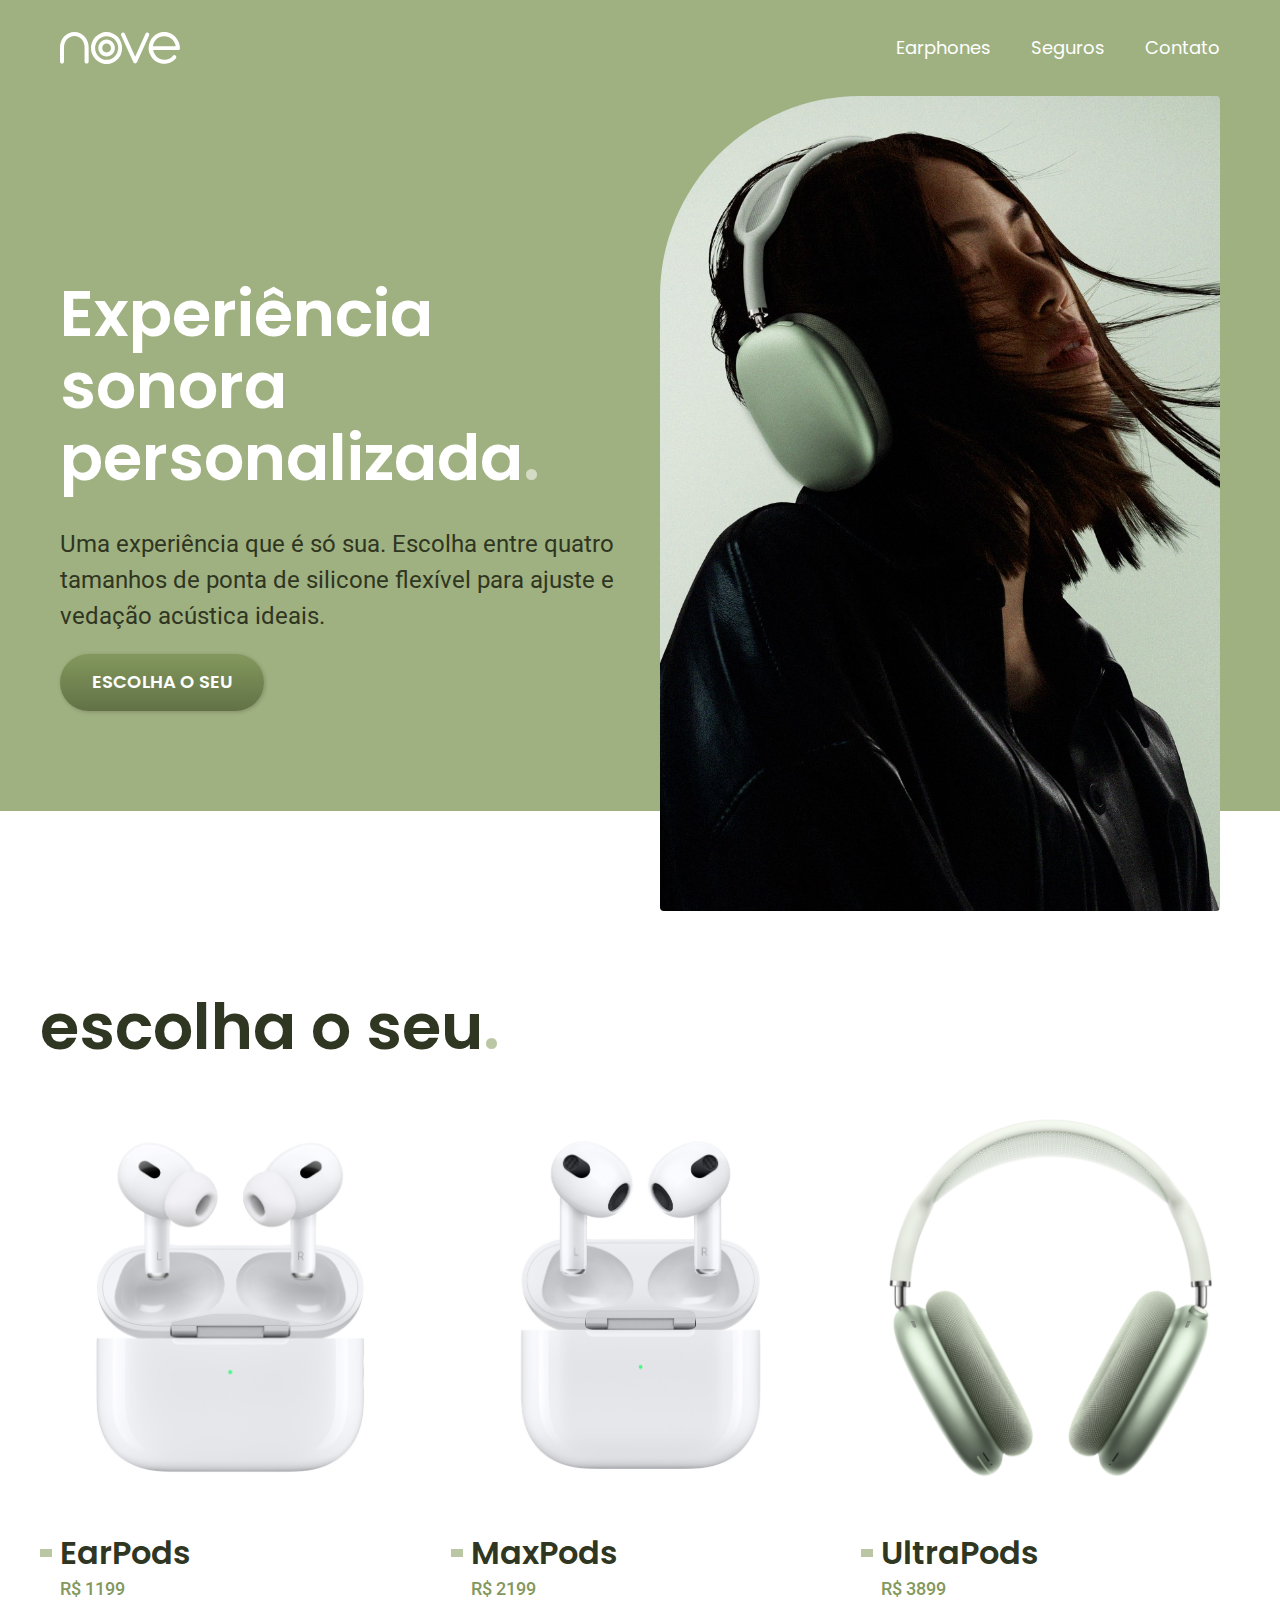
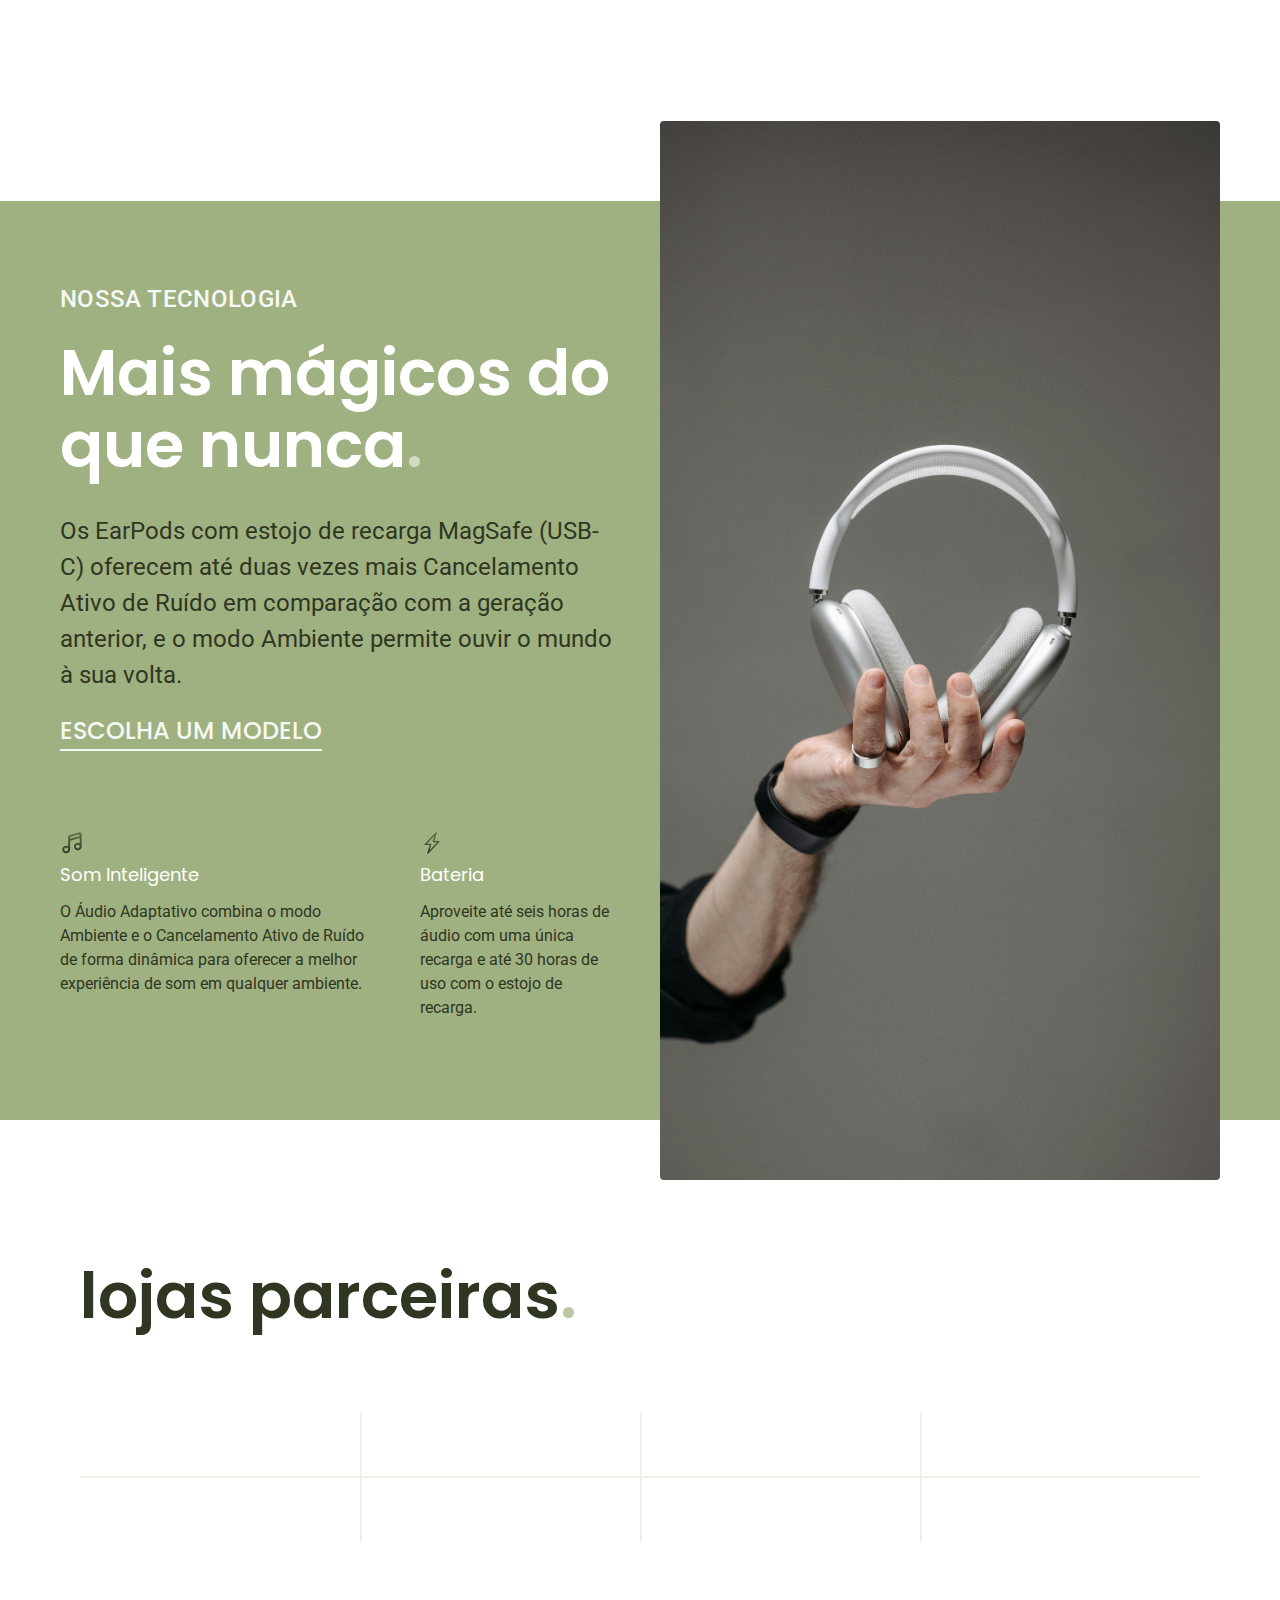
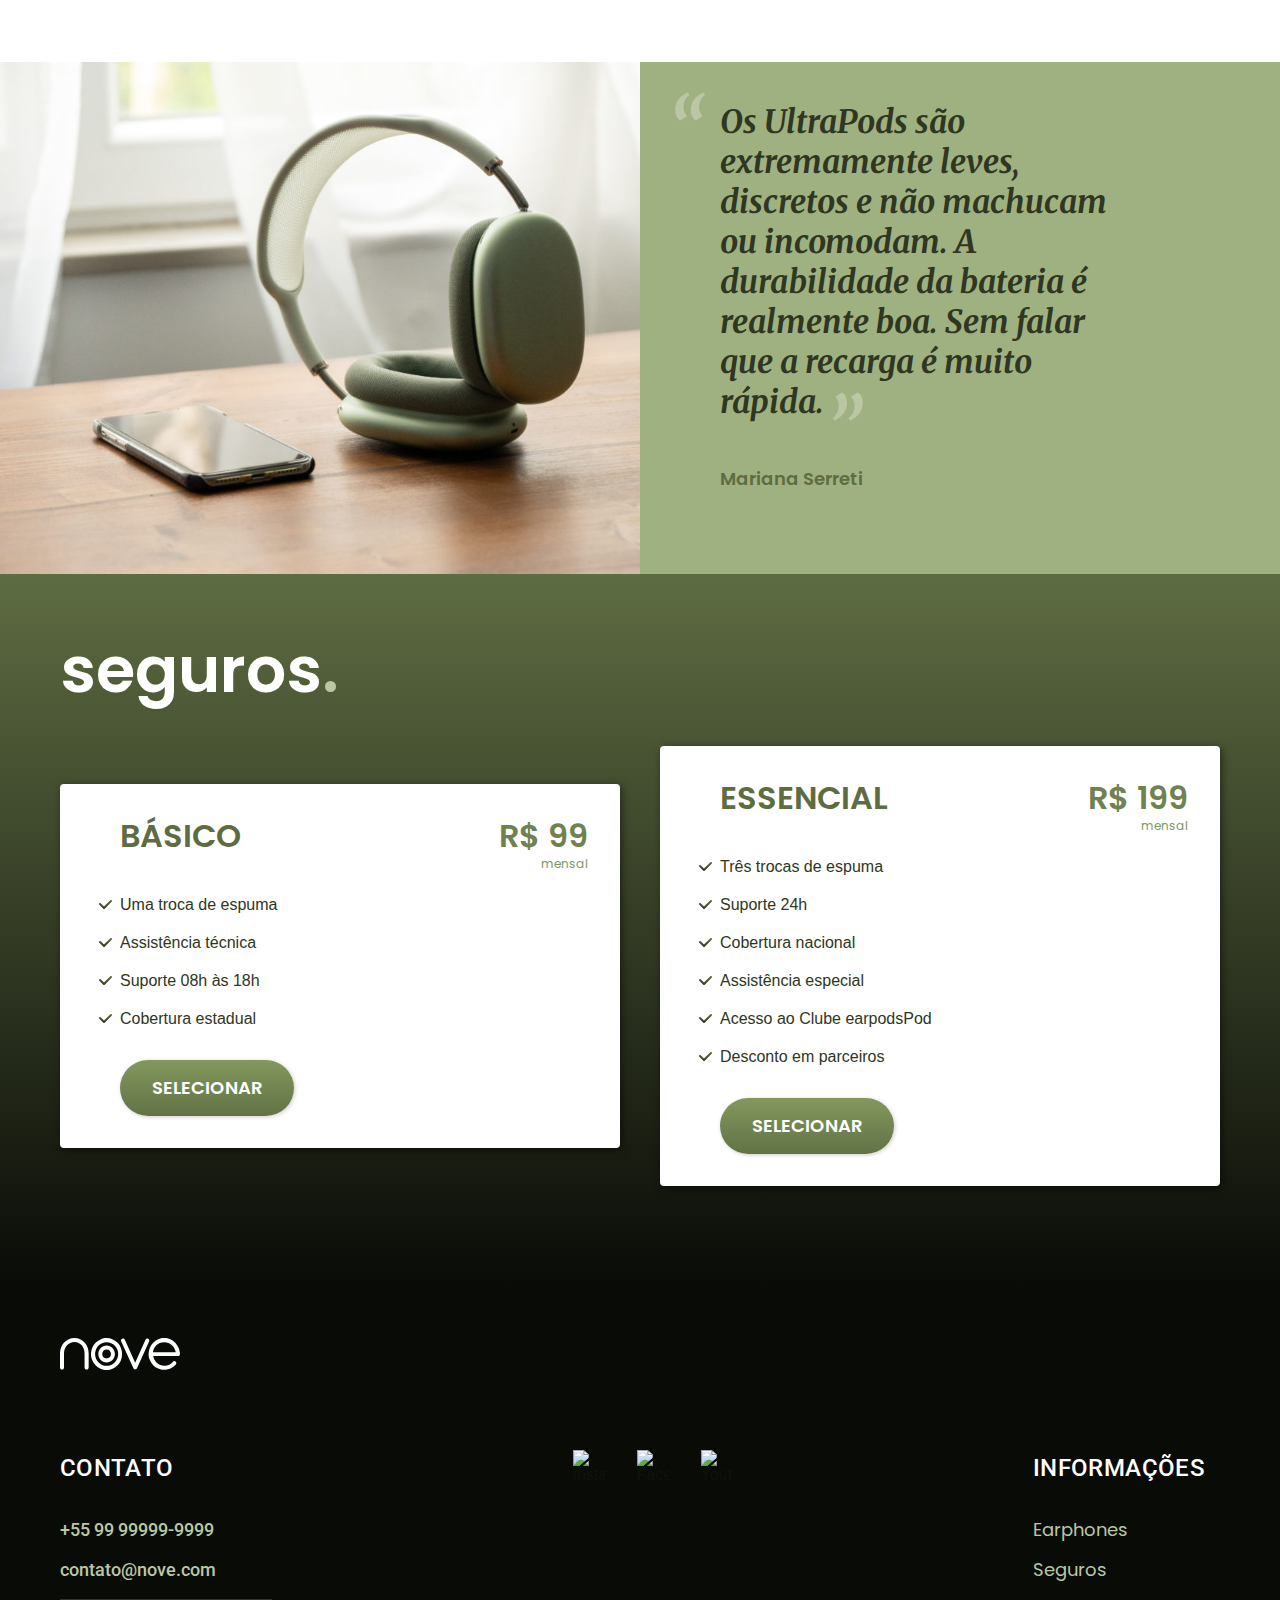
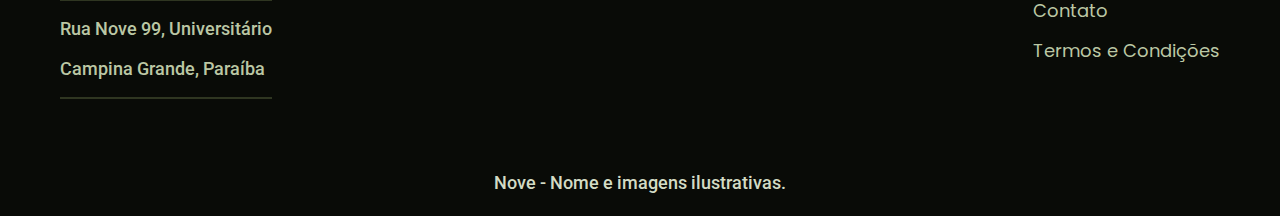
==== commit d8573ee4: "correções finais" ====
--- a/index.html
+++ b/index.html
@@ -15,7 +15,7 @@
   <link href="https://fonts.googleapis.com/css2?family=Merriweather:ital,wght@1,700&family=Poppins:wght@400;600&family=Roboto:wght@400;500&display=swap" rel="stylesheet">
 
   <title>Nove</title>
-  <meta name="description" content="Fones de ouvido ultra modernos">
+  <meta name="description" content="Fones de Ouvido">
 
 
   <script>
@@ -50,7 +50,7 @@
       </div>
       <picture class="introducao-img fadeInDown" data-anime="700">
         <source media="(max-width: 800px)" srcset=".//img/fotos/introducao-800.jpg">
-        <img src="./img/fotos/introducao.jpg" alt="Mulher com fone verde" width="850" height="1236">
+        <img class="img-intro" src="./img/fotos/introducao.jpg" alt="Mulher com fone verde" width="850" height="1236">
       </picture>
     </div>
   </main>
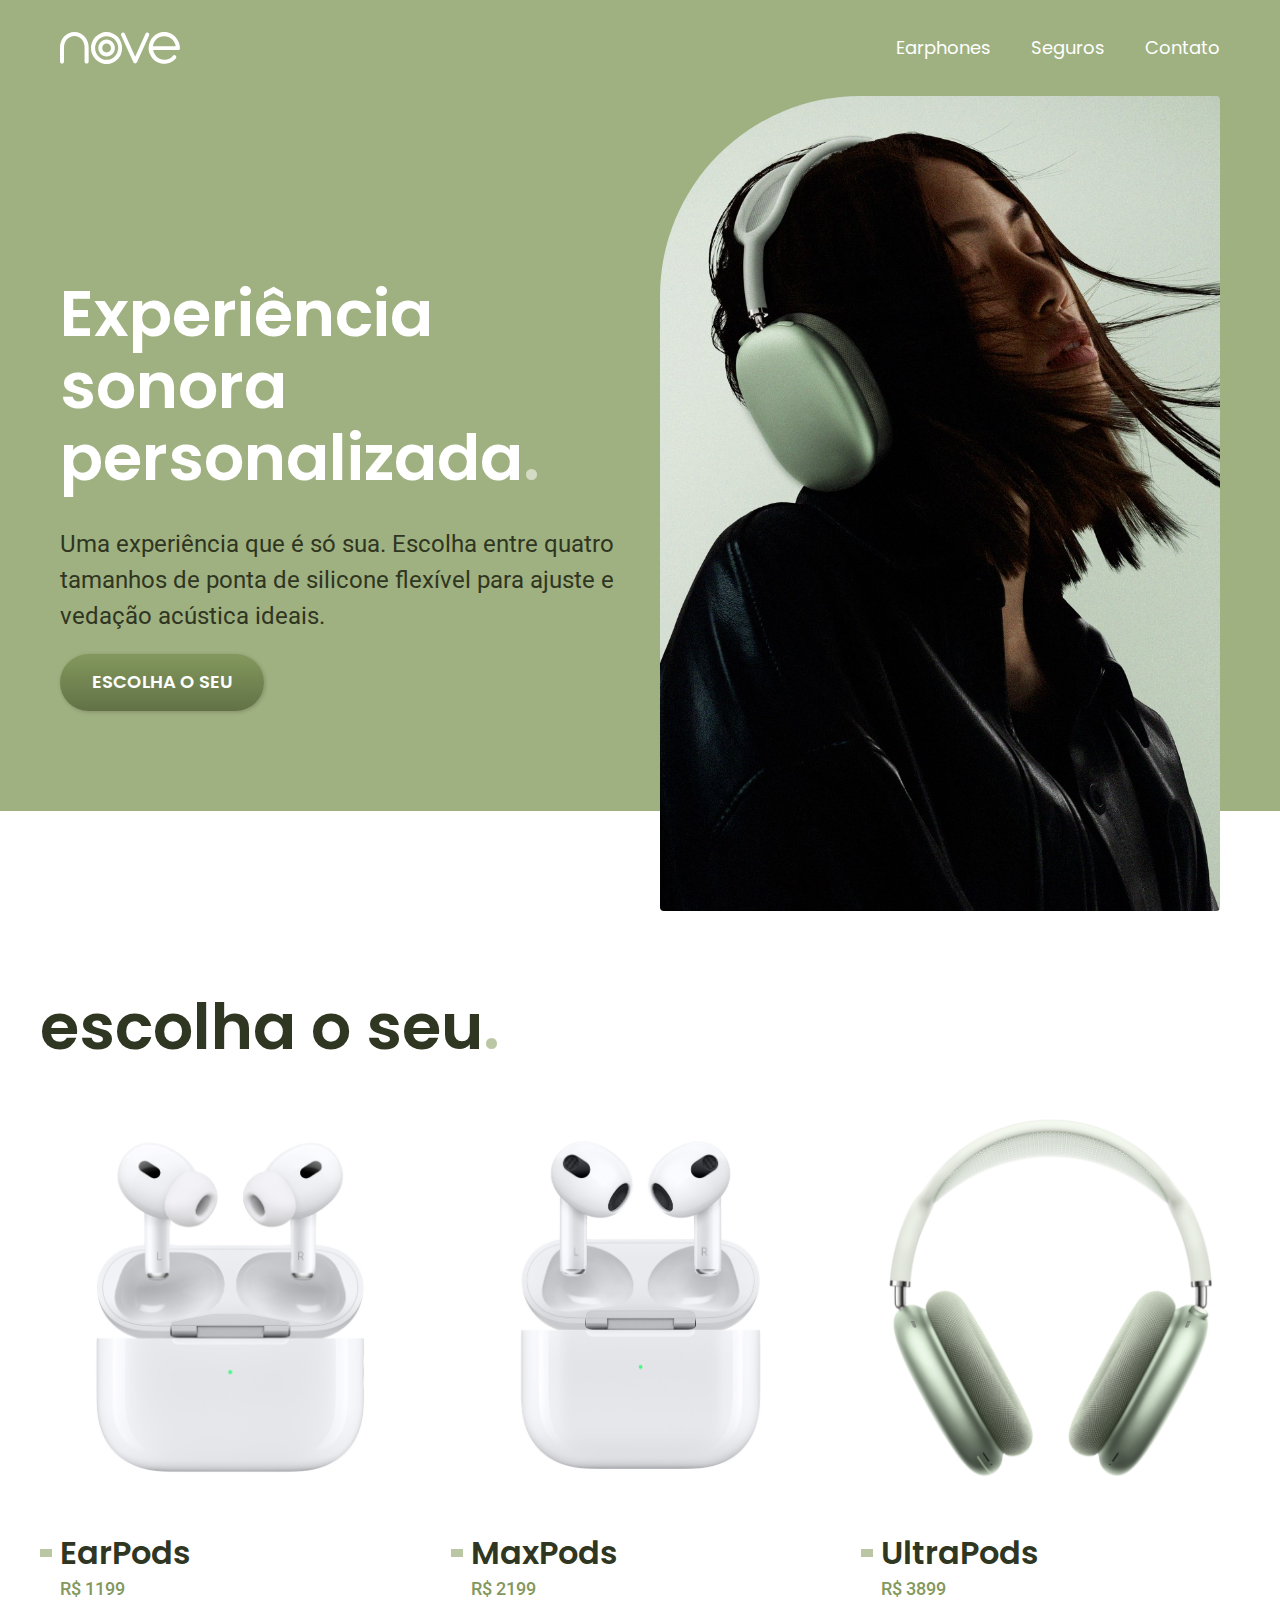
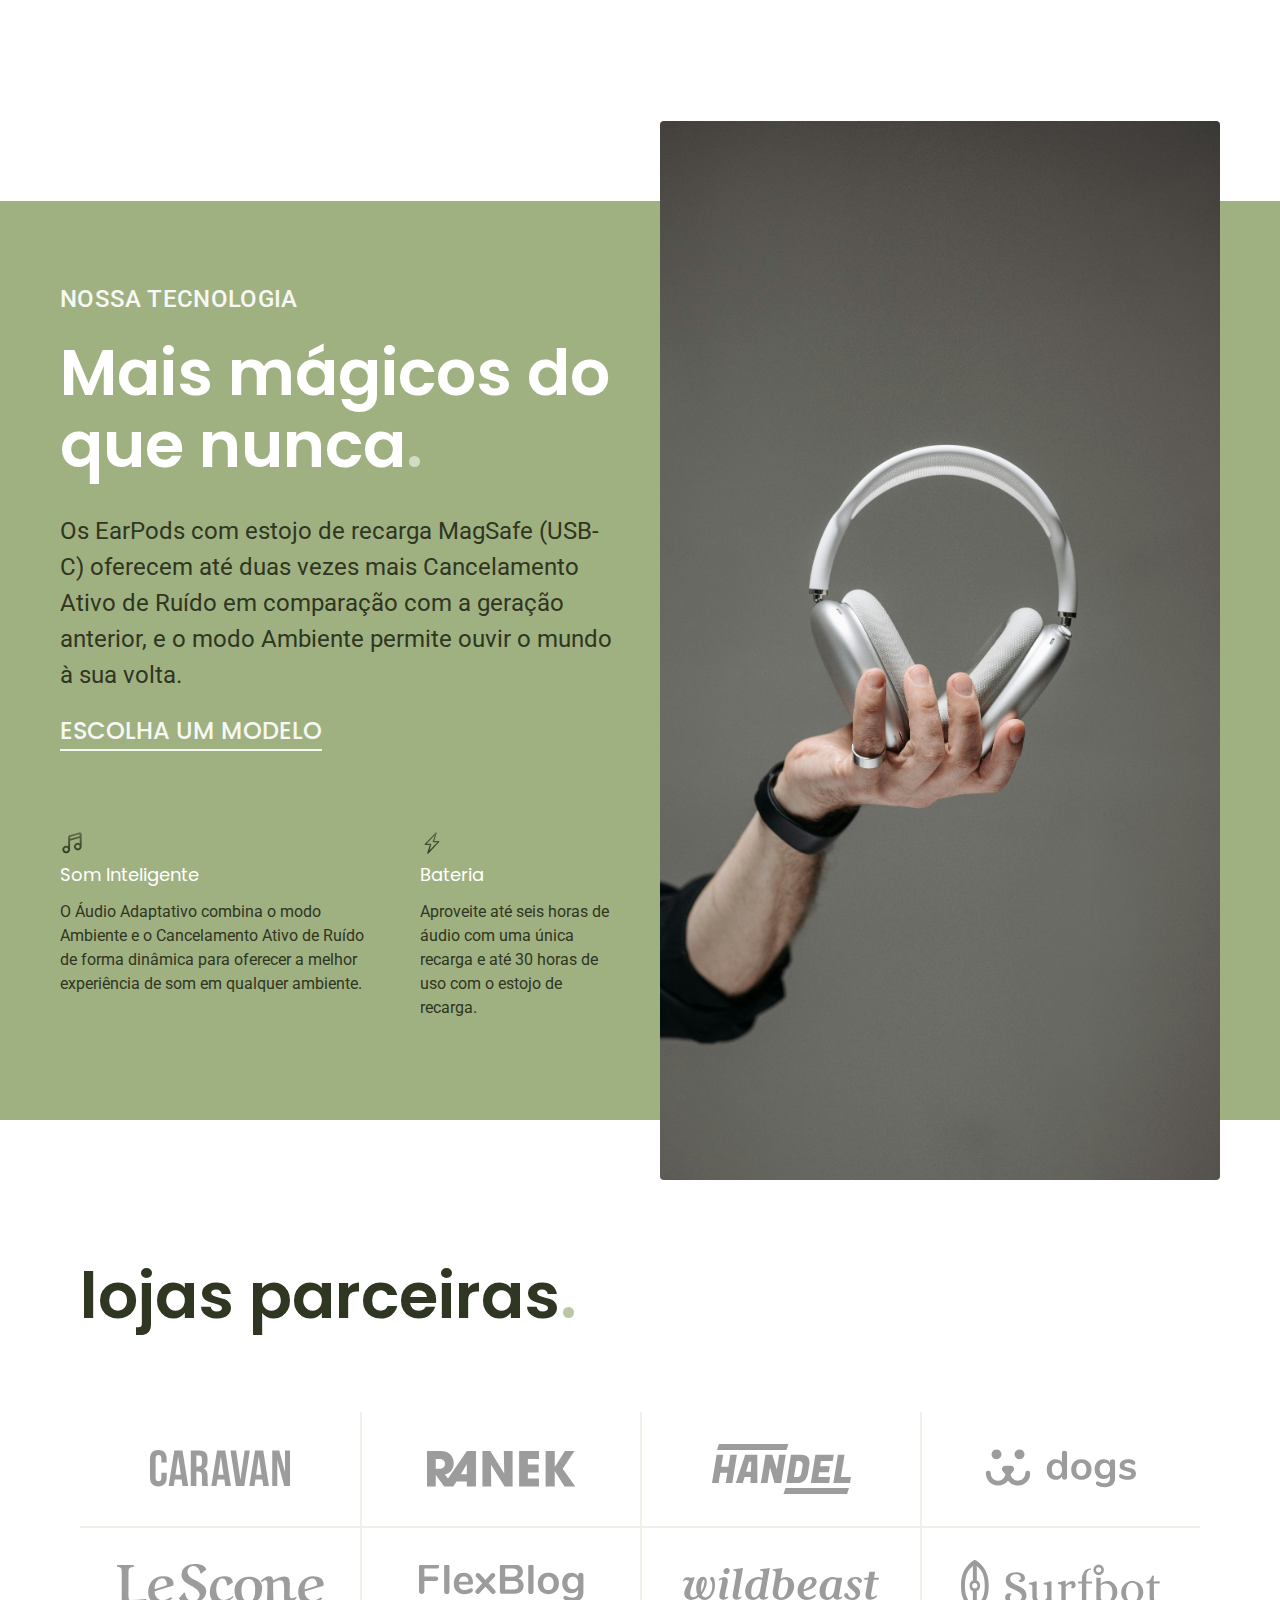
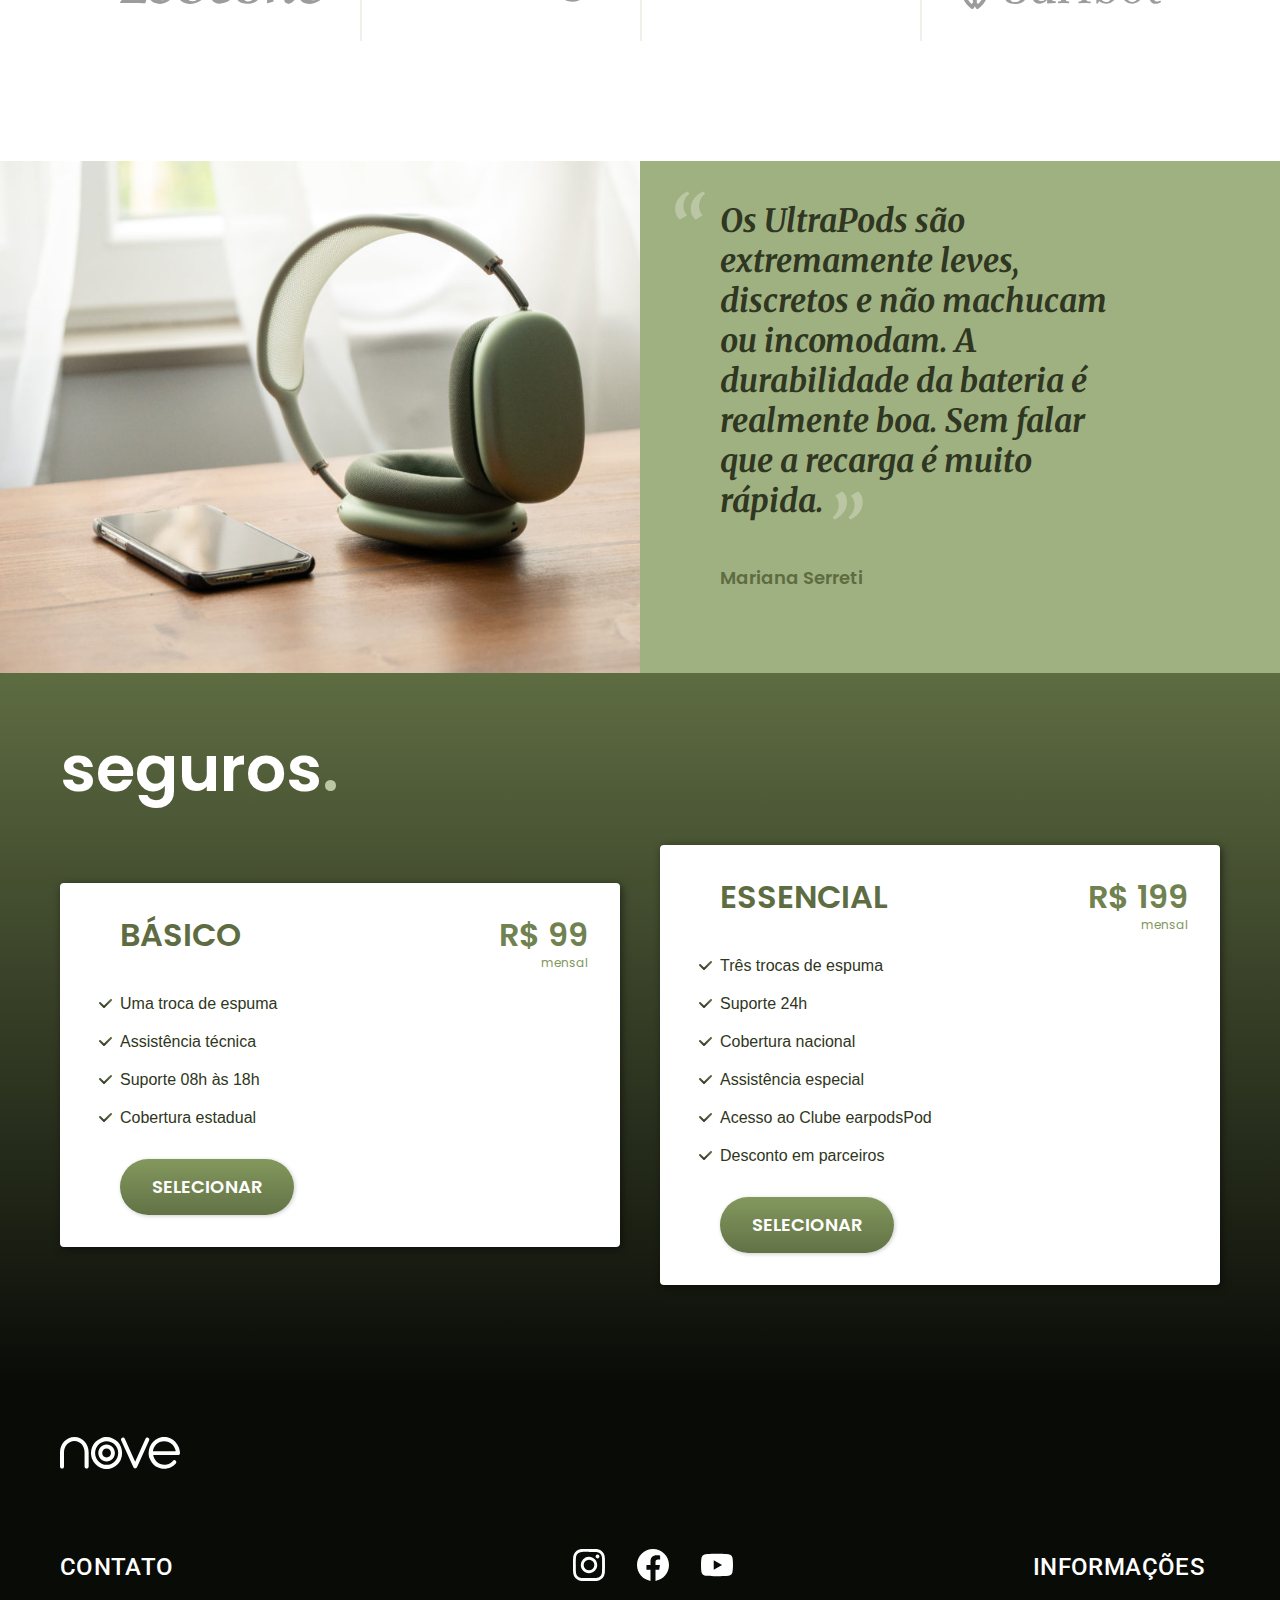
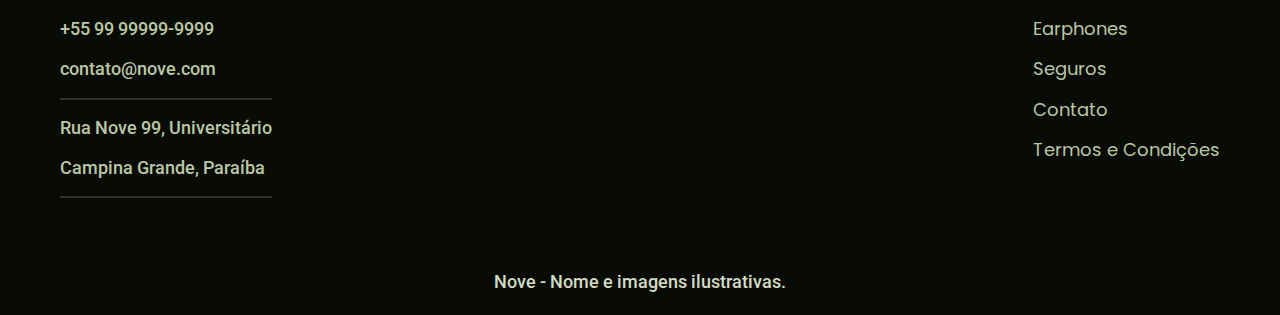
==== commit d9714800: "Sincronizando projeto local com repositório remoto" ====
--- a/index.html
+++ b/index.html
@@ -1,220 +1,222 @@
-<!DOCTYPE html>
-<html lang="pt-br">
-
-<head>
-  <meta charset="UTF-8">
-  <meta name="viewport" content="width=device-width, initial-scale=1.0">
-
-  <link rel="icon" href="./favicon.svg" type="image/svg+xml">
-
-  <link rel="preload" href="./css/style.css" as="style">
-  <link rel="stylesheet" href="./css/style.css">
-
-  <link rel="preconnect" href="https://fonts.googleapis.com">
-  <link rel="preconnect" href="https://fonts.gstatic.com" crossorigin>
-  <link href="https://fonts.googleapis.com/css2?family=Merriweather:ital,wght@1,700&family=Poppins:wght@400;600&family=Roboto:wght@400;500&display=swap" rel="stylesheet">
-
-  <title>Nove</title>
-  <meta name="description" content="Fones de Ouvido">
-
-
-  <script>
-    document.documentElement.classList.add("js");
-  </script>
-</head>
-
-<body>
-  <header class="header-bg">
-    <div class="header container">
-      <div class="logo">
-        <a href="../index.html">
-          <img src="/img/nove.svg" alt="Logo" width="120" height="32">
-        </a>
-      </div>
-      <nav aria-label="primaria">
-        <ul class="header-menu font-1-m">
-          <li><a href="../earphones.html">Earphones</a></li>
-          <li><a href="../seguros.html">Seguros</a></li>
-          <li><a href="../contato.html">Contato</a></li>
-        </ul>
-      </nav>
-    </div>
-  </header>
-
-  <main class="introducao-bg">
-    <div class="introducao container">
-      <div class="introducao-conteudo">
-        <h1 class="font-1-xxl fadeInDown" data-anime="100">Experiência sonora personalizada<span class="cor-p0">.</span></h1>
-        <p class="font-2-l fadeInDown" data-anime="300">Uma experiência que é só sua. Escolha entre quatro tamanhos de ponta de silicone flexível para ajuste e vedação acústica ideais.</p>
-        <a class="button-1 fadeInDown" data-anime="500" href="earphones.html">escolha o seu</a>
-      </div>
-      <picture class="introducao-img fadeInDown" data-anime="700">
-        <source media="(max-width: 800px)" srcset=".//img/fotos/introducao-800.jpg">
-        <img class="img-intro" src="./img/fotos/introducao.jpg" alt="Mulher com fone verde" width="850" height="1236">
-      </picture>
-    </div>
-  </main>
-
-  <article class="fones-lista">
-    <h2 class="container font-1-xxl cor-12 fadeInLeft" data-anime="100">escolha o seu<span class="cor-p1">.</span></h2>
-    <ul class="fadeInDown" data-anime="200">
-      <li><a href="./fones/earpods.html">
-          <picture><img src="/img/fones/fone-1-home.jpg" alt="fone 1"></picture>
-          <h3 class="font-1-xl cor-12">EarPods</h3>
-          <span class="font-2-m cor-09">R$ 1199</span>
-        </a></li>
-      <li><a href="./fones/maxpods.html">
-          <picture><img src="/img/fones/fone-3-home.jpg" alt="fone 2"></picture>
-          <h3 class="font-1-xl cor-12">MaxPods</h3>
-          <span class="font-2-m cor-09">R$ 2199</span>
-        </a></li>
-      <li><a href="./fones/ultrapods.html">
-          <picture><img src="/img/fones/fone-2-home.jpg" alt="fone 3"></picture>
-          <h3 class="font-1-xl cor-12">UltraPods</h3>
-          <span class="font-2-m cor-09">R$ 3899</span>
-        </a></li>
-
-    </ul>
-  </article>
-
-  <article class="tecno-bg">
-    <div class="tecno container">
-      <div class="tecno-conteudo fadeInLeft" data-anime="100">
-        <span class="font-2-l-b cor-02">nossa tecnologia</span>
-        <h2 class="font-1-xxl cor-01">Mais mágicos do que nunca<span class="cor-p0">.</span></h2>
-        <p class="font-2-l cor-12">Os EarPods com estojo de recarga MagSafe (USB-C) oferecem até duas vezes mais Cancelamento Ativo de Ruído em comparação com a geração anterior, e o modo Ambiente permite ouvir o mundo à sua volta. </p>
-        <a class="link" href="./earphones.html">Escolha um Modelo</a>
-        <div class="tecno-vantagens">
-          <div>
-            <img src="/img/icones/sound.svg" width="24" height="24" alt="">
-            <h3 class="font-1-m cor-01">Som Inteligente</h3>
-            <p class="font-2-s cor-12">O Áudio Adaptativo combina o modo Ambiente e o Cancelamento Ativo de Ruído de forma dinâmica para oferecer a melhor experiência de som em qualquer ambiente.</p>
-          </div>
-          <div>
-            <img src="/img/icones/charge.svg" width="24" height="24" alt="">
-            <h3 class="font-1-m cor-01">Bateria</h3>
-            <p class="font-2-s cor-12">Aproveite até seis horas de áudio com uma única recarga e até 30 horas de uso com o estojo de recarga.</p>
-          </div>
-        </div>
-
-      </div>
-      <picture class="tecno-img fadeInDown" data-anime="100">
-        <img src="/img/fotos/tecnologia-leveza.jpg" width="3466" height="5192" alt="Pessoa segurando um ultrapod">
-      </picture>
-    </div>
-
-
-  </article>
-
-  <section class="parceiros container" aria-label="Nossos Parceiros">
-    <h2 class="container font-1-xxl cor-12 fadeInLeft" data-anime="100">lojas parceiras<span class="cor-p1">.</span></h2>
-    <ul class="fadeInDown" data-anime="200">
-      <li><img src="/img/parceiros/caravan.svg" width="140" height="38" alt=""></li>
-      <li><img src="/img/parceiros/ranek.svg" width="149" height="36" alt=""></li>
-      <li><img src="/img/parceiros/handel.svg" width="139" height="50" alt=""></li>
-      <li><img src="/img/parceiros/dogs.svg" width="152" height="39" alt=""></li>
-      <li><img src="/img/parceiros/lescone.svg" width="208" height="41" alt=""></li>
-      <li><img src="/img/parceiros/flexblog.svg" width="165" height="38" alt=""></li>
-      <li><img src="/img/parceiros/wildbeast.svg" width="196" height="34" alt=""></li>
-      <li><img src="/img/parceiros/surfbot.svg" width="200" height="49" alt=""></li>
-
-    </ul>
-  </section>
-
-  <section class="testimony" aria-label="depoimento">
-    <picture class="fadeInLeft" data-anime="300"> <img src="/img/fotos/depoimento-.jpg" width="1000" height="667" alt="Fone e celular em uma mesa"></picture>
-    <div class="testimony-conteudo fadeInRight" data-anime="300">
-      <blockquote class="font-1-xl cor-12">
-        <p>Os UltraPods são extremamente leves, discretos e não machucam ou incomodam. A durabilidade da bateria é realmente boa. Sem falar que a recarga é muito rápida.</p>
-        <span class="font-1-m-b cor-11">Mariana Serreti</span>
-      </blockquote>
-    </div>
-
-  </section>
-
-  <article class="insurance-bg">
-    <div class="insurance container">
-      <h2 class="font-1-xxl cor-01 fadeInLeft" data-anime="100">seguros<span class="cor-p1">.</span></h2>
-      <div class="insurance-item fadeInLeft" data-anime="300">
-        <h3 class="font-1-xl cor-11">BÁSICO</h3>
-        <span class="font-1-xl cor-10"> R$ 99 <span class="font-1-xs cor-09">mensal</span></span>
-        <ul class="cor-12">
-          <li>Uma troca de espuma</li>
-          <li>Assistência técnica</li>
-          <li>Suporte 08h às 18h</li>
-          <li>Cobertura estadual</li>
-        </ul>
-        <a class="button-2" href="./orcamento.html?tipo=seguro&plano=basico">selecionar</a>
-
-      </div>
-
-      <div class="insurance-item fadeInRight" data-anime="300">
-        <h3 class="font-1-xl cor-11">ESSENCIAL</h3>
-        <span class="font-1-xl cor-10"> R$ 199 <span class="font-1-xs cor-09">mensal</span></span>
-        <ul class="cor-12">
-          <li>Três trocas de espuma</li>
-          <li>Suporte 24h</li>
-          <li>Cobertura nacional</li>
-          <li>Assistência especial</li>
-          <li>Acesso ao Clube earpodsPod</li>
-          <li>Desconto em parceiros</li>
-        </ul>
-        <a class="button-2" href="./orcamento.html?tipo=seguro&plano=essencial">selecionar</a>
-
-      </div>
-    </div>
-  </article>
-
-  <footer class="footer-bg">
-    <div class="footer container">
-
-      <div class="logo">
-        <a href="../index.html">
-          <img src="/img/nove.svg" alt="Logo" width="120" height="32"></a>
-      </div>
-
-      <div class="content-footer">
-        <div class="footer-contato">
-          <h3 class="font-2-l-b cor-01">Contato</h3>
-          <ul class="font-2-m cor-06">
-            <li><a href="tel:+5583981857179">+55 99 99999-9999</a></li>
-            <li><a href="contato@nove.com">contato@nove.com</a></li>
-            <li>Rua Nove 99, Universitário</li>
-            <li>Campina Grande, Paraíba</li>
-          </ul>
-        </div>
-        <div class="footer-redes">
-          <a href="/">
-            <img src="./img/redes/instagram.svg" width="32" height="32" alt="Instagram">
-          </a>
-          <a href="/">
-            <img src="./img/redes/facebook.svg" width="32" height="32" alt="Facebook">
-          </a>
-          <a href="/">
-            <img src="./img/redes/youtube.svg" width="32" height="32" alt="Youtube">
-          </a>
-        </div>
-
-        <div class="footer-informacoes">
-          <h3 class="font-2-l-b cor-01">Informações</h3>
-          <nav>
-            <ul class="font-1-m cor-06">
-              <li><a href="../earphones.html">Earphones</a></li>
-              <li><a href="../seguros.html">Seguros</a></li>
-              <li><a href="../contato.html">Contato</a></li>
-              <li><a href="../termos.html">Termos e Condições</a></li>
-            </ul>
-          </nav>
-        </div>
-
-      </div>
-
-      <p class="footer-copy font-2-m cor-05 ">Nove - Nome e imagens ilustrativas.</p>
-    </div>
-  </footer>
-
-  <script src="./js/plugins/simple-anime.js"></script>
-  <script src="./js/script.js"></script>
-</body>
-
+<!DOCTYPE html>
+<html lang="pt-br">
+
+<head>
+  <meta charset="UTF-8">
+  <meta name="viewport" content="width=device-width, initial-scale=1.0">
+
+  <link rel="icon" href="./favicon.svg" type="image/svg+xml">
+  <meta name="theme-color" content="#a0b181">
+
+
+  <link rel="preload" href="./css/style.css" as="style">
+  <link rel="stylesheet" href="./css/style.css">
+
+  <link rel="preconnect" href="https://fonts.googleapis.com">
+  <link rel="preconnect" href="https://fonts.gstatic.com" crossorigin>
+  <link href="https://fonts.googleapis.com/css2?family=Merriweather:ital,wght@1,700&family=Poppins:wght@400;600&family=Roboto:wght@400;500&display=swap" rel="stylesheet">
+
+  <title>Nove</title>
+  <meta name="description" content="Fones de Ouvido">
+
+
+  <script>
+    document.documentElement.classList.add("js");
+  </script>
+</head>
+
+<body>
+  <header class="header-bg">
+    <div class="header container">
+      <div class="logo">
+        <a href="../index.html">
+          <img src="/img/nove.svg" alt="Logo" width="120" height="32">
+        </a>
+      </div>
+      <nav aria-label="primaria">
+        <ul class="header-menu font-1-m">
+          <li><a href="../earphones.html">Earphones</a></li>
+          <li><a href="../seguros.html">Seguros</a></li>
+          <li><a href="../contato.html">Contato</a></li>
+        </ul>
+      </nav>
+    </div>
+  </header>
+
+  <main class="introducao-bg">
+    <div class="introducao container">
+      <div class="introducao-conteudo">
+        <h1 class="font-1-xxl fadeInDown" data-anime="100">Experiência sonora personalizada<span class="cor-p0">.</span></h1>
+        <p class="font-2-l fadeInDown" data-anime="300">Uma experiência que é só sua. Escolha entre quatro tamanhos de ponta de silicone flexível para ajuste e vedação acústica ideais.</p>
+        <a class="button-1 fadeInDown" data-anime="500" href="earphones.html">escolha o seu</a>
+      </div>
+      <picture class="introducao-img fadeInDown" data-anime="700">
+        <source media="(max-width: 800px)" srcset=".//img/fotos/introducao-800.jpg">
+        <img class="img-intro" src="./img/fotos/introducao.jpg" alt="Mulher com fone verde" width="850" height="1236">
+      </picture>
+    </div>
+  </main>
+
+  <article class="fones-lista">
+    <h2 class="container font-1-xxl cor-12 fadeInLeft" data-anime="100">escolha o seu<span class="cor-p1">.</span></h2>
+    <ul class="fadeInDown" data-anime="200">
+      <li><a href="./fones/earpods.html">
+          <picture><img src="/img/fones/fone-1-home.jpg" alt="fone 1"></picture>
+          <h3 class="font-1-xl cor-12">EarPods</h3>
+          <span class="font-2-m cor-09">R$ 1199</span>
+        </a></li>
+      <li><a href="./fones/maxpods.html">
+          <picture><img src="/img/fones/fone-3-home.jpg" alt="fone 2"></picture>
+          <h3 class="font-1-xl cor-12">MaxPods</h3>
+          <span class="font-2-m cor-09">R$ 2199</span>
+        </a></li>
+      <li><a href="./fones/ultrapods.html">
+          <picture><img src="/img/fones/fone-2-home.jpg" alt="fone 3"></picture>
+          <h3 class="font-1-xl cor-12">UltraPods</h3>
+          <span class="font-2-m cor-09">R$ 3899</span>
+        </a></li>
+
+    </ul>
+  </article>
+
+  <article class="tecno-bg">
+    <div class="tecno container">
+      <div class="tecno-conteudo fadeInLeft" data-anime="100">
+        <span class="font-2-l-b cor-02">nossa tecnologia</span>
+        <h2 class="font-1-xxl cor-01">Mais mágicos do que nunca<span class="cor-p0">.</span></h2>
+        <p class="font-2-l cor-12">Os EarPods com estojo de recarga MagSafe (USB-C) oferecem até duas vezes mais Cancelamento Ativo de Ruído em comparação com a geração anterior, e o modo Ambiente permite ouvir o mundo à sua volta. </p>
+        <a class="link" href="./earphones.html">Escolha um Modelo</a>
+        <div class="tecno-vantagens">
+          <div>
+            <img src="/img/icones/sound.svg" width="24" height="24" alt="">
+            <h3 class="font-1-m cor-01">Som Inteligente</h3>
+            <p class="font-2-s cor-12">O Áudio Adaptativo combina o modo Ambiente e o Cancelamento Ativo de Ruído de forma dinâmica para oferecer a melhor experiência de som em qualquer ambiente.</p>
+          </div>
+          <div>
+            <img src="/img/icones/charge.svg" width="24" height="24" alt="">
+            <h3 class="font-1-m cor-01">Bateria</h3>
+            <p class="font-2-s cor-12">Aproveite até seis horas de áudio com uma única recarga e até 30 horas de uso com o estojo de recarga.</p>
+          </div>
+        </div>
+
+      </div>
+      <picture class="tecno-img fadeInDown" data-anime="100">
+        <img src="/img/fotos/tecnologia-leveza.jpg" width="3466" height="5192" alt="Pessoa segurando um ultrapod">
+      </picture>
+    </div>
+
+
+  </article>
+
+  <section class="parceiros container" aria-label="Nossos Parceiros">
+    <h2 class="container font-1-xxl cor-12 fadeInLeft" data-anime="100">lojas parceiras<span class="cor-p1">.</span></h2>
+    <ul class="fadeInDown" data-anime="200">
+      <li><img src="/img/parceiros/caravan.svg" width="140" height="38" alt=""></li>
+      <li><img src="/img/parceiros/ranek.svg" width="149" height="36" alt=""></li>
+      <li><img src="/img/parceiros/handel.svg" width="139" height="50" alt=""></li>
+      <li><img src="/img/parceiros/dogs.svg" width="152" height="39" alt=""></li>
+      <li><img src="/img/parceiros/lescone.svg" width="208" height="41" alt=""></li>
+      <li><img src="/img/parceiros/flexblog.svg" width="165" height="38" alt=""></li>
+      <li><img src="/img/parceiros/wildbeast.svg" width="196" height="34" alt=""></li>
+      <li><img src="/img/parceiros/surfbot.svg" width="200" height="49" alt=""></li>
+
+    </ul>
+  </section>
+
+  <section class="testimony" aria-label="depoimento">
+    <picture class="fadeInLeft" data-anime="300"> <img src="/img/fotos/depoimento-.jpg" width="1000" height="667" alt="Fone e celular em uma mesa"></picture>
+    <div class="testimony-conteudo fadeInRight" data-anime="300">
+      <blockquote class="font-1-xl cor-12">
+        <p>Os UltraPods são extremamente leves, discretos e não machucam ou incomodam. A durabilidade da bateria é realmente boa. Sem falar que a recarga é muito rápida.</p>
+        <span class="font-1-m-b cor-11">Mariana Serreti</span>
+      </blockquote>
+    </div>
+
+  </section>
+
+  <article class="insurance-bg">
+    <div class="insurance container">
+      <h2 class="font-1-xxl cor-01 fadeInLeft" data-anime="100">seguros<span class="cor-p1">.</span></h2>
+      <div class="insurance-item fadeInLeft" data-anime="300">
+        <h3 class="font-1-xl cor-11">BÁSICO</h3>
+        <span class="font-1-xl cor-10"> R$ 99 <span class="font-1-xs cor-09">mensal</span></span>
+        <ul class="cor-12">
+          <li>Uma troca de espuma</li>
+          <li>Assistência técnica</li>
+          <li>Suporte 08h às 18h</li>
+          <li>Cobertura estadual</li>
+        </ul>
+        <a class="button-2" href="./orcamento.html?tipo=seguro&plano=basico">selecionar</a>
+
+      </div>
+
+      <div class="insurance-item fadeInRight" data-anime="300">
+        <h3 class="font-1-xl cor-11">ESSENCIAL</h3>
+        <span class="font-1-xl cor-10"> R$ 199 <span class="font-1-xs cor-09">mensal</span></span>
+        <ul class="cor-12">
+          <li>Três trocas de espuma</li>
+          <li>Suporte 24h</li>
+          <li>Cobertura nacional</li>
+          <li>Assistência especial</li>
+          <li>Acesso ao Clube earpodsPod</li>
+          <li>Desconto em parceiros</li>
+        </ul>
+        <a class="button-2" href="./orcamento.html?tipo=seguro&plano=essencial">selecionar</a>
+
+      </div>
+    </div>
+  </article>
+
+  <footer class="footer-bg">
+    <div class="footer container">
+
+      <div class="logo">
+        <a href="../index.html">
+          <img src="/img/nove.svg" alt="Logo" width="120" height="32"></a>
+      </div>
+
+      <div class="content-footer">
+        <div class="footer-contato">
+          <h3 class="font-2-l-b cor-01">Contato</h3>
+          <ul class="font-2-m cor-06">
+            <li><a href="tel:+5583981857179">+55 99 99999-9999</a></li>
+            <li><a href="contato@nove.com">contato@nove.com</a></li>
+            <li>Rua Nove 99, Universitário</li>
+            <li>Campina Grande, Paraíba</li>
+          </ul>
+        </div>
+        <div class="footer-redes">
+          <a href="/">
+            <img src="./img/redes/instagram.svg" width="32" height="32" alt="Instagram">
+          </a>
+          <a href="/">
+            <img src="./img/redes/facebook.svg" width="32" height="32" alt="Facebook">
+          </a>
+          <a href="/">
+            <img src="./img/redes/youtube.svg" width="32" height="32" alt="Youtube">
+          </a>
+        </div>
+
+        <div class="footer-informacoes">
+          <h3 class="font-2-l-b cor-01">Informações</h3>
+          <nav>
+            <ul class="font-1-m cor-06">
+              <li><a href="../earphones.html">Earphones</a></li>
+              <li><a href="../seguros.html">Seguros</a></li>
+              <li><a href="../contato.html">Contato</a></li>
+              <li><a href="../termos.html">Termos e Condições</a></li>
+            </ul>
+          </nav>
+        </div>
+
+      </div>
+
+      <p class="footer-copy font-2-m cor-05 ">Nove - Nome e imagens ilustrativas.</p>
+    </div>
+  </footer>
+
+  <script src="./js/plugins/simple-anime.js"></script>
+  <script src="./js/script.js"></script>
+</body>
+
 </html>--- a/css/style.css
+++ b/css/style.css
@@ -1,40 +1,40 @@
-@import "../css/global/global.css";
-@import "../css/utilities/typography.css";
-@import "../css/utilities/colors.css";
-@import "../css/utilities/animation.css";
-
-@import "../css/global/01-header.css";
-@import "../css/global/02-footer.css";
-
-/* utilities */
-@import "../css/utilities/components.css";
-@import "../css/utilities/form.css";
-
-/* home */
-@import "../css/home/introduction.css";
-@import "../css/home/tecno.css";
-@import "../css/home/partners.css";
-@import "../css/home/testimony.css";
-
-/* fones */
-@import "../css/fones/fones-lista.css";
-@import "../css/fones/fone.css";
-
-/* fone */
-@import "../css/fone/fone-item.css";
-@import "../css/fone/benefit-fone.css";
-
-/* seguros */
-@import "../css/seguros/insurance.css";
-@import "../css/seguros/questions.css";
-@import "../css/seguros/benefits.css";
-
-/* orçamento */
-@import "../css/budget/budget.css";
-
-/* contato */
-@import "../css/contact/contact.css";
-@import "../css/contact/stores.css";
-
-/* termos */
-@import "../css/terms/terms.css";
+@import "../css/global/global.css";
+@import "../css/utilities/typography.css";
+@import "../css/utilities/colors.css";
+@import "../css/utilities/animation.css";
+
+@import "../css/global/01-header.css";
+@import "../css/global/02-footer.css";
+
+/* utilities */
+@import "../css/utilities/components.css";
+@import "../css/utilities/form.css";
+
+/* home */
+@import "../css/home/introduction.css";
+@import "../css/home/tecno.css";
+@import "../css/home/partners.css";
+@import "../css/home/testimony.css";
+
+/* fones */
+@import "../css/fones/fones-lista.css";
+@import "../css/fones/fone.css";
+
+/* fone */
+@import "../css/fone/fone-item.css";
+@import "../css/fone/benefit-fone.css";
+
+/* seguros */
+@import "../css/seguros/insurance.css";
+@import "../css/seguros/questions.css";
+@import "../css/seguros/benefits.css";
+
+/* orçamento */
+@import "../css/budget/budget.css";
+
+/* contato */
+@import "../css/contact/contact.css";
+@import "../css/contact/stores.css";
+
+/* termos */
+@import "../css/terms/terms.css";
--- a/css/style.css
+++ b/css/style.css
@@ -1,40 +1,40 @@
-@import "../css/global/global.css";
-@import "../css/utilities/typography.css";
-@import "../css/utilities/colors.css";
-@import "../css/utilities/animation.css";
-
-@import "../css/global/01-header.css";
-@import "../css/global/02-footer.css";
-
-/* utilities */
-@import "../css/utilities/components.css";
-@import "../css/utilities/form.css";
-
-/* home */
-@import "../css/home/introduction.css";
-@import "../css/home/tecno.css";
-@import "../css/home/partners.css";
-@import "../css/home/testimony.css";
-
-/* fones */
-@import "../css/fones/fones-lista.css";
-@import "../css/fones/fone.css";
-
-/* fone */
-@import "../css/fone/fone-item.css";
-@import "../css/fone/benefit-fone.css";
-
-/* seguros */
-@import "../css/seguros/insurance.css";
-@import "../css/seguros/questions.css";
-@import "../css/seguros/benefits.css";
-
-/* orçamento */
-@import "../css/budget/budget.css";
-
-/* contato */
-@import "../css/contact/contact.css";
-@import "../css/contact/stores.css";
-
-/* termos */
-@import "../css/terms/terms.css";
+@import "../css/global/global.css";
+@import "../css/utilities/typography.css";
+@import "../css/utilities/colors.css";
+@import "../css/utilities/animation.css";
+
+@import "../css/global/01-header.css";
+@import "../css/global/02-footer.css";
+
+/* utilities */
+@import "../css/utilities/components.css";
+@import "../css/utilities/form.css";
+
+/* home */
+@import "../css/home/introduction.css";
+@import "../css/home/tecno.css";
+@import "../css/home/partners.css";
+@import "../css/home/testimony.css";
+
+/* fones */
+@import "../css/fones/fones-lista.css";
+@import "../css/fones/fone.css";
+
+/* fone */
+@import "../css/fone/fone-item.css";
+@import "../css/fone/benefit-fone.css";
+
+/* seguros */
+@import "../css/seguros/insurance.css";
+@import "../css/seguros/questions.css";
+@import "../css/seguros/benefits.css";
+
+/* orçamento */
+@import "../css/budget/budget.css";
+
+/* contato */
+@import "../css/contact/contact.css";
+@import "../css/contact/stores.css";
+
+/* termos */
+@import "../css/terms/terms.css";
